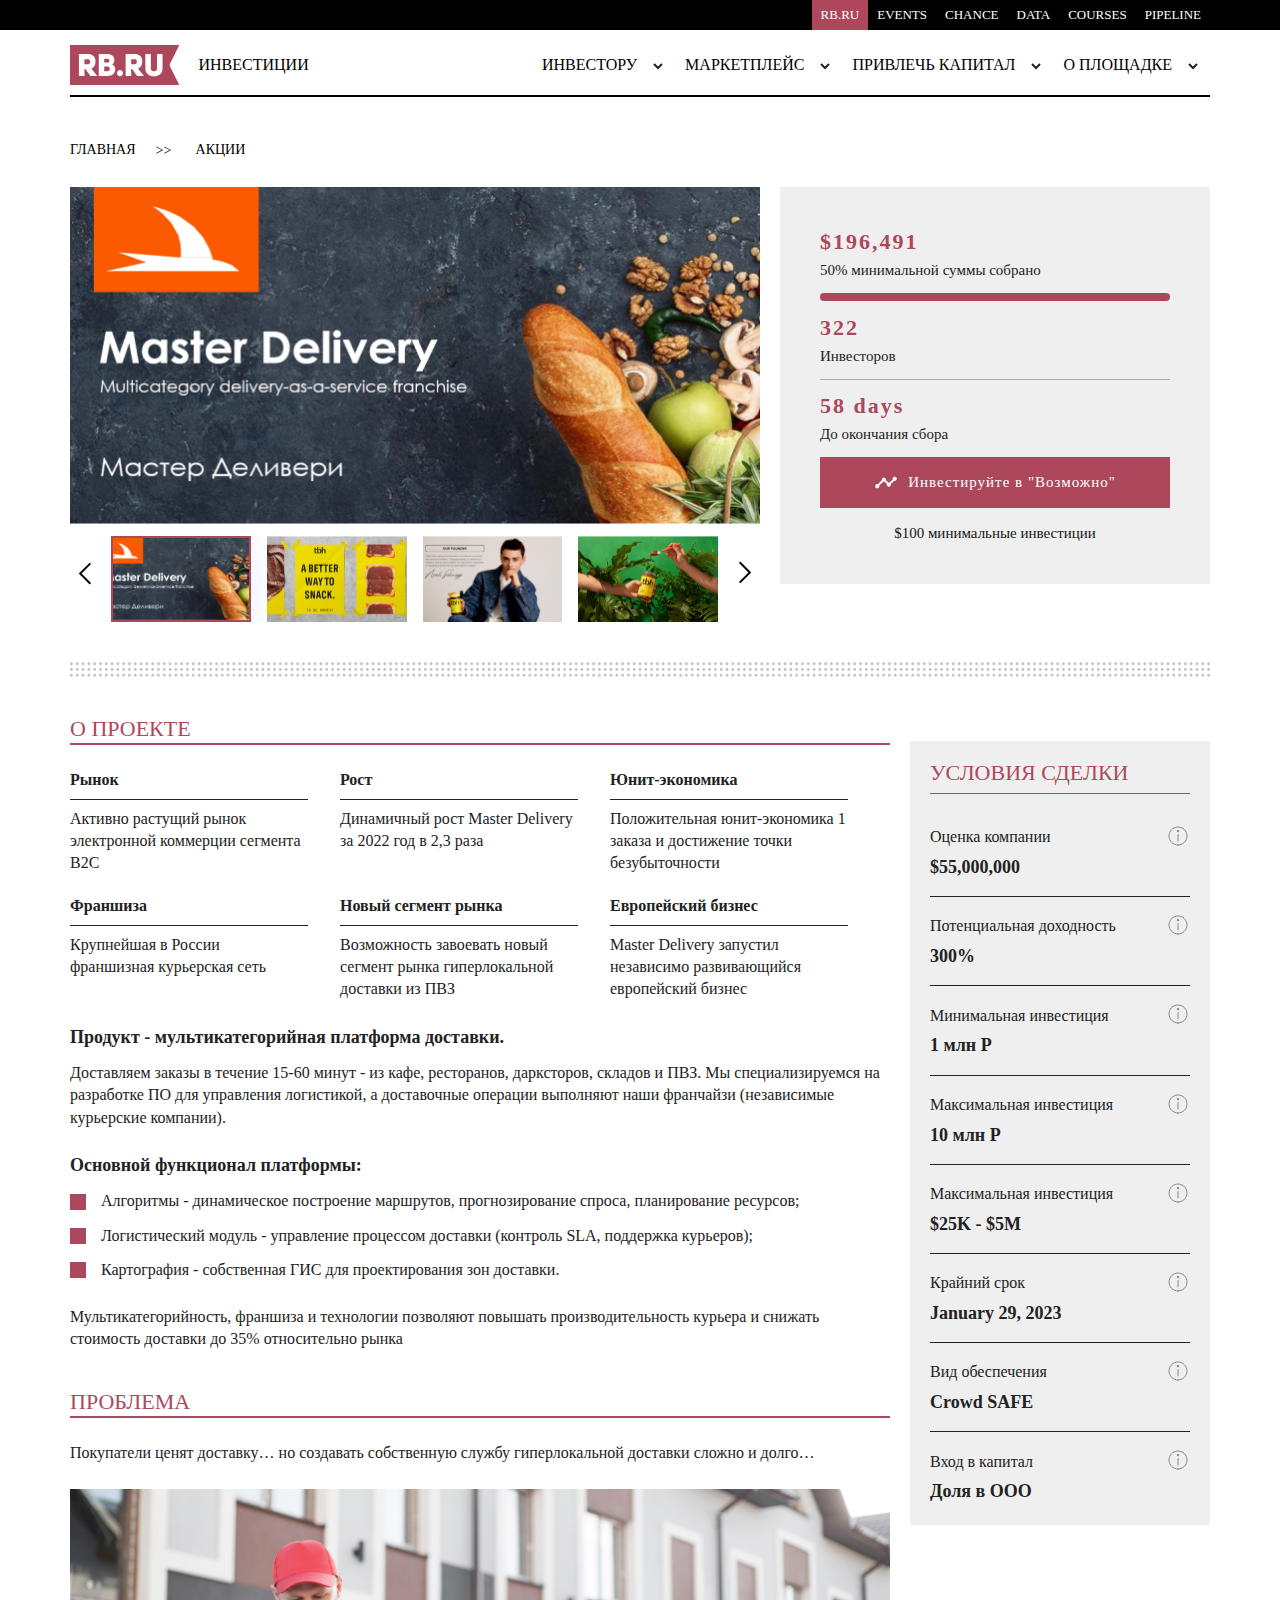
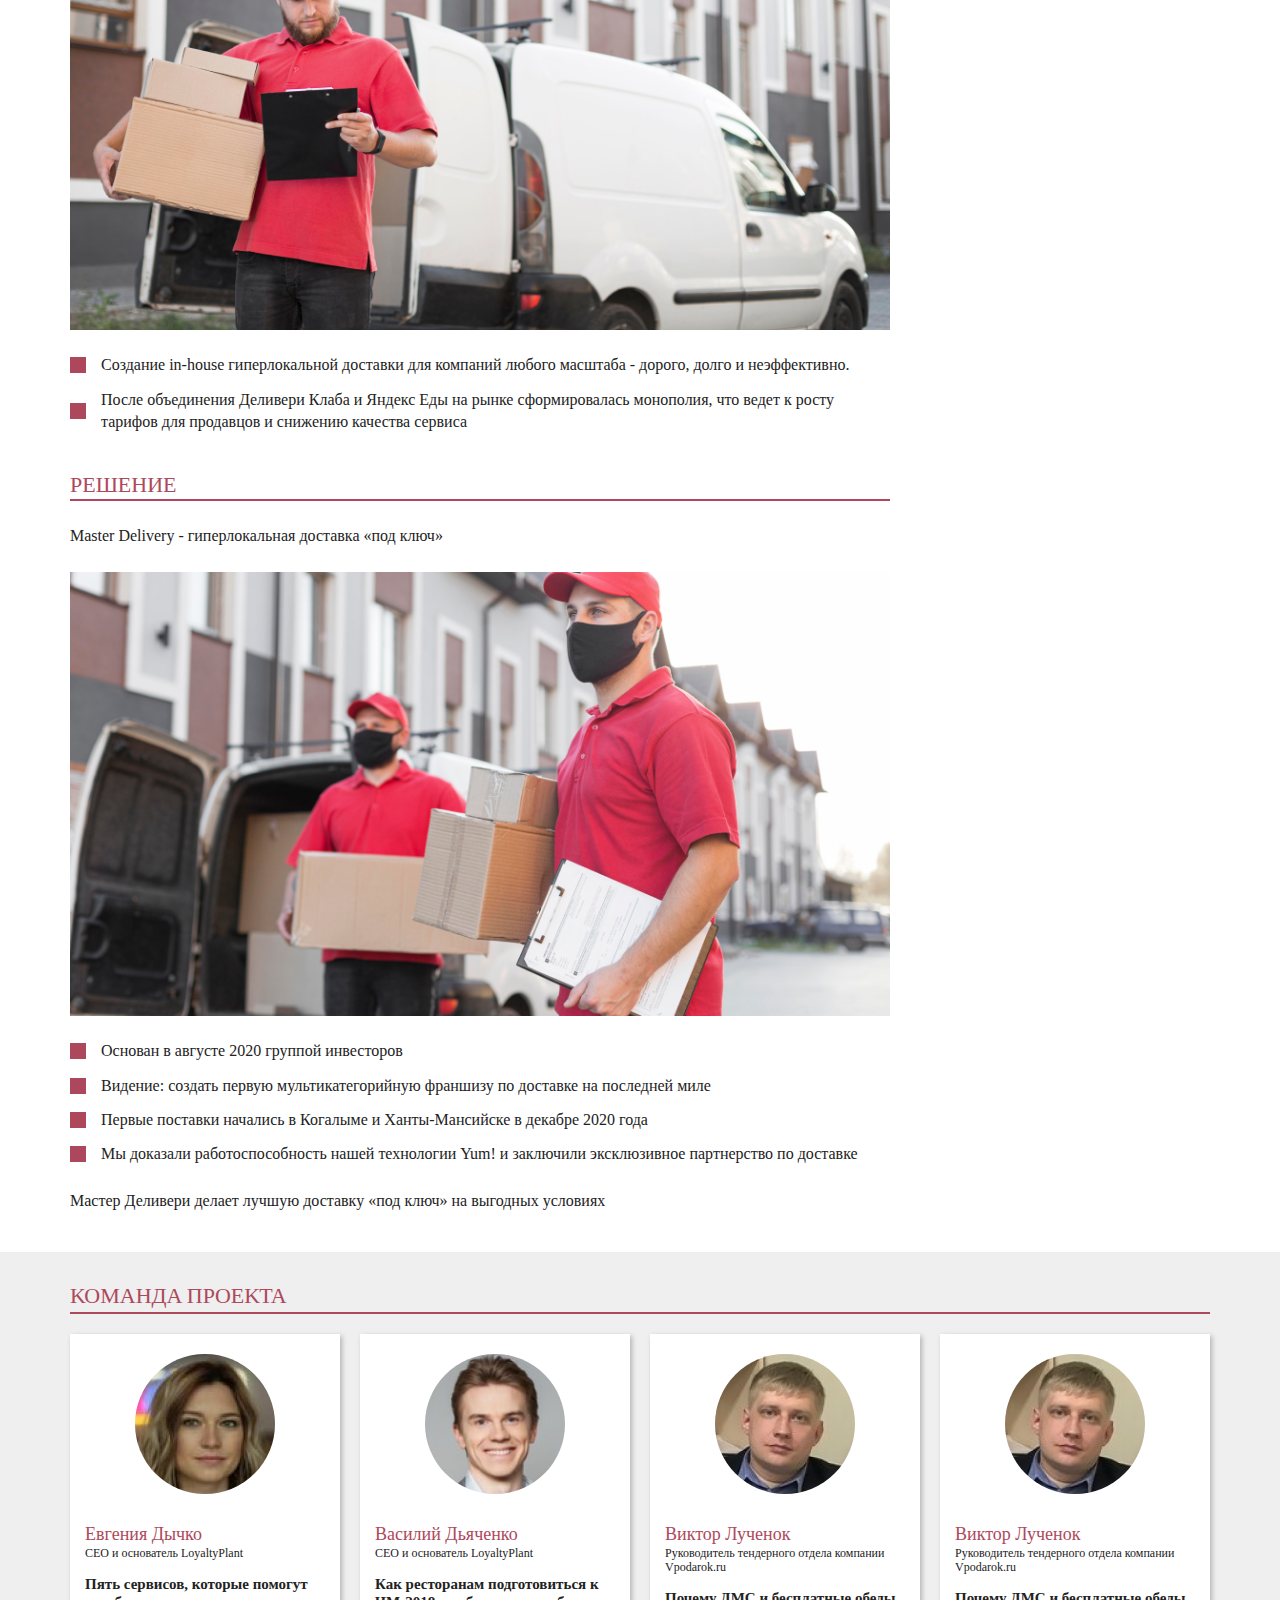
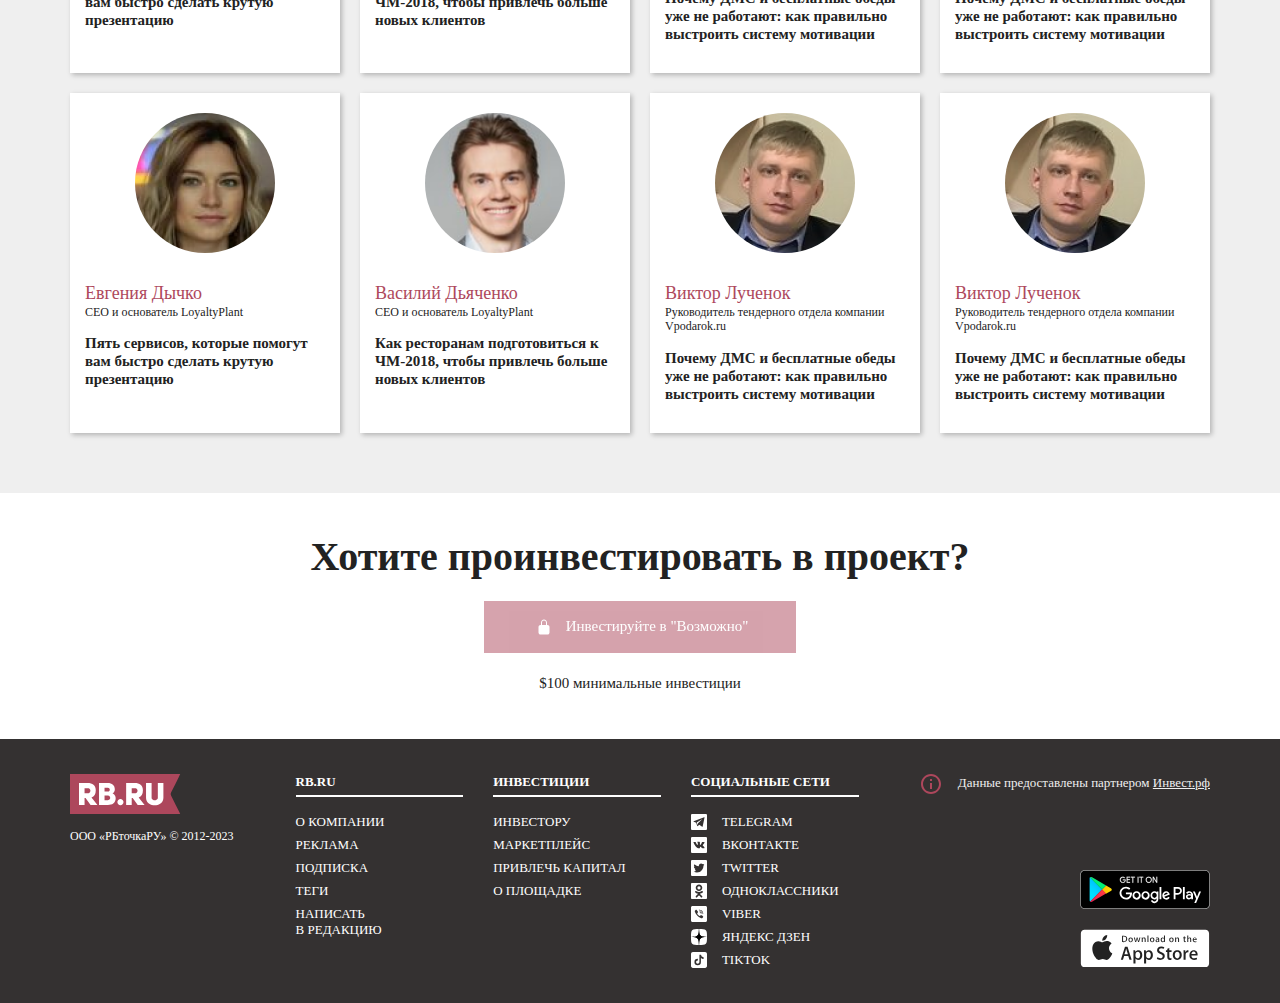
==== index.html @ f8388b82 "Add files via upload" ====
<!DOCTYPE html>
<html lang="en">
	<head>
	   <meta charset="UTF-8">
	   <meta http-equiv="X-UA-Compatible" content="IE=edge">
	   <meta name="viewport" content="width=device-width, initial-scale=1.0">
	   <meta name="format-detection" content="telephone=no">
	   <title>RB</title>
	   <link rel="stylesheet" href="css/style.css"> 
	   <script src="https://rb.ru/kursy/wp-content/cache/autoptimize/js/autoptimize_6499fec7b43bf68196ab117f230a03bf.js"></script>
	   <script src="https://code.jquery.com/jquery-3.6.0.min.js"></script>
	   <script src="js/slick.min.js"></script>
	   <script src="js/script.js"></script>
	</head>
	<body>
		<div class="wrapper">
			<header class="header">
				<div class="header__container">
					<div class="header__top">
						<ul id="menu-header_menu_list" class="header__top-list">
							<li id="menu-item-25629" class="menu-item menu-item-type-custom menu-item-object-custom menu-item-25629 active">
								<a href="https://rb.ru" class="header__top-link" data-wpel-link="external" target="_blank" rel="nofollow">RB.RU
								</a>
							</li>
							<li id="menu-item-25625" class="menu-item menu-item-type-custom menu-item-object-custom menu-item-25625">
								<a href="https://rb.events" class="header__top-link" data-wpel-link="external" target="_blank" rel="nofollow">EVENTS
								</a>
							</li>
							<li id="menu-item-25626" class="menu-item menu-item-type-custom menu-item-object-custom menu-item-25626">
								<a href="https://rb.ru/chance/" class="header__top-link" data-wpel-link="external" target="_blank" rel="nofollow">CHANCE
								</a>
							</li>
							<li id="menu-item-25627" class="menu-item menu-item-type-custom menu-item-object-custom menu-item-25627">
								<a href="https://rb.ru/deals/" class="header__top-link" data-wpel-link="external" target="_blank" rel="nofollow">DATA
								</a>
							</li>
							<li id="menu-item-25624" class="menu-item menu-item-type-custom menu-item-object-custom current-menu-item menu-item-home menu-item-25624 ">
								<a href="https://rb.ru/kursy" class="header__top-link" data-wpel-link="internal">COURSES
								</a>
							</li>
							<li id="menu-item-25628" class="menu-item menu-item-type-custom menu-item-object-custom menu-item-25628">
								<a href="https://rb.ru/pipeline/" class="header__top-link" data-wpel-link="external" target="_blank" rel="nofollow">PIPELINE
								</a>
							</li>
						</ul>
					</div>
					<div class="heading">
						<div class="logo"> 
							<a href="https://rb.ru " data-wpel-link="external" target="_blank" rel="nofollow"> 
								<img src="img/logo.svg" alt="logo" class="lazyloaded" data-ll-status="loaded">
								<noscript><img src="img/logo.svg" alt="logo"></noscript> 
							</a>
							<div class="kat">инвестиции</div>
						</div>
						<nav class="menu" id="menuBox">
							<div class="heading__button">
								<div class="heading__button-head"> 
									<button data-idmyDrop="myDropdown1" class="heading__button-head dropbtn">
										Инвестору
										 <img class="arrow lazyloaded" src="img/arrow.svg" data-ll-status="loaded">
										 <noscript><img class="arrow" src="img/arrow.svg"></noscript> 
									</button>
								</div>
								<div id="myDropdown1" class="dropdown-content">
									<div class="dropdown-content__left" id="dropdownContentL"> 
										<a href="#" class="dropdown-content__btn" data-for="dropdownContentR1"> Программирование 
											<svg class="dropdown-content__btn-icon" width="9" height="14" viewBox="0 0 9 14" xmlns="http://www.w3.org/2000/svg"> 
												<path d="M0.986084 12.355L5.9394 7L0.986084 1.645L2.51101 -1.19209e-07L9.00007 7L2.51101 14L0.986084 12.355Z"></path> 
											</svg> 
										</a> 
										<a href="#" class="dropdown-content__btn " data-for="dropdownContentR2"> Маркетинг 
											<svg class="dropdown-content__btn-icon" width="9" height="14" viewBox="0 0 9 14" xmlns="http://www.w3.org/2000/svg"> 
												<path d="M0.986084 12.355L5.9394 7L0.986084 1.645L2.51101 -1.19209e-07L9.00007 7L2.51101 14L0.986084 12.355Z"></path> 
											</svg> 
										</a> 
										<a href="#" class="dropdown-content__btn " data-for="dropdownContentR3"> Управление 
											<svg class="dropdown-content__btn-icon" width="9" height="14" viewBox="0 0 9 14" xmlns="http://www.w3.org/2000/svg"> 
												<path d="M0.986084 12.355L5.9394 7L0.986084 1.645L2.51101 -1.19209e-07L9.00007 7L2.51101 14L0.986084 12.355Z"></path> 
											</svg> 
										</a> 
									</div>
								</div>
							</div>							
							<div class="heading__button">
								<div class="heading__button-head"> 
									<button data-idmyDrop="myDropdown2" class="heading__button-head dropbtn">
										Маркетплейс
										 <img class="arrow lazyloaded" src="img/arrow.svg" data-ll-status="loaded">
										 <noscript><img class="arrow" src="img/arrow.svg"></noscript> 
									</button>
								</div>
								<div id="myDropdown2" class="dropdown-content">
									<div class="dropdown-content__left" id="dropdownContentL"> 
										<a href="#" class="dropdown-content__btn" data-for="dropdownContent2R3"> Управление 
											<svg class="dropdown-content__btn-icon" width="9" height="14" viewBox="0 0 9 14" xmlns="http://www.w3.org/2000/svg"> 
												<path d="M0.986084 12.355L5.9394 7L0.986084 1.645L2.51101 -1.19209e-07L9.00007 7L2.51101 14L0.986084 12.355Z"></path> 
											</svg> 
										</a> 
										<a href="#" class="dropdown-content__btn " data-for="dropdownContent2R4"> Дизайн 
											<svg class="dropdown-content__btn-icon" width="9" height="14" viewBox="0 0 9 14" xmlns="http://www.w3.org/2000/svg"> 
												<path d="M0.986084 12.355L5.9394 7L0.986084 1.645L2.51101 -1.19209e-07L9.00007 7L2.51101 14L0.986084 12.355Z"></path> 
											</svg>
										</a> 
									</div>
								</div>
							</div>
							<div class="heading__button">
								<div class="heading__button-head"> 
									<button data-idmyDrop="myDropdown3" class="heading__button-head dropbtn">
										Привлечь капитал
										 <img class="arrow lazyloaded" src="img/arrow.svg" data-ll-status="loaded">
										 <noscript><img class="arrow" src="img/arrow.svg"></noscript> 
									</button>
								</div>
								<div id="myDropdown3" class="dropdown-content">
									<div class="dropdown-content__left" id="dropdownContentL"> 
										<a href="#" class="dropdown-content__btn" data-for="dropdownContent3R1"> Программирование 
											<svg class="dropdown-content__btn-icon" width="9" height="14" viewBox="0 0 9 14" xmlns="http://www.w3.org/2000/svg"> 
												<path d="M0.986084 12.355L5.9394 7L0.986084 1.645L2.51101 -1.19209e-07L9.00007 7L2.51101 14L0.986084 12.355Z"></path> 
											</svg> 
										</a> 
										<a  href="#" class="dropdown-content__btn " data-for="dropdownContent3R2"> Маркетинг 
											<svg class="dropdown-content__btn-icon" width="9" height="14" viewBox="0 0 9 14" xmlns="http://www.w3.org/2000/svg"> 
												<path d="M0.986084 12.355L5.9394 7L0.986084 1.645L2.51101 -1.19209e-07L9.00007 7L2.51101 14L0.986084 12.355Z"></path> 
											</svg> 
										</a> 
									</div>
								</div>
							</div>							
							<div class="heading__button">
								<div class="heading__button-head"> 
									<button data-idmyDrop="myDropdown4" class="heading__button-head dropbtn">
										О площадке
										 <img class="arrow lazyloaded" src="img/arrow.svg" data-ll-status="loaded">
										 <noscript><img class="arrow" src="img/arrow.svg"></noscript> 
									</button>
								</div>
								<div id="myDropdown4" class="dropdown-content">
									<div class="dropdown-content__left" id="dropdownContentL"> 
										<a href="#" class="dropdown-content__btn" data-for="dropdownContent4R1"> Программирование 
											<svg class="dropdown-content__btn-icon" width="9" height="14" viewBox="0 0 9 14" xmlns="http://www.w3.org/2000/svg"> 
												<path d="M0.986084 12.355L5.9394 7L0.986084 1.645L2.51101 -1.19209e-07L9.00007 7L2.51101 14L0.986084 12.355Z"></path> 
											</svg> 
										</a> 
										<a href="#" class="dropdown-content__btn " data-for="dropdownContent4R2"> Маркетинг 
											<svg class="dropdown-content__btn-icon" width="9" height="14" viewBox="0 0 9 14" xmlns="http://www.w3.org/2000/svg"> 
												<path d="M0.986084 12.355L5.9394 7L0.986084 1.645L2.51101 -1.19209e-07L9.00007 7L2.51101 14L0.986084 12.355Z"></path> 
											</svg> 
										</a> 
										<a href="#" class="dropdown-content__btn " data-for="dropdownContent4R3"> Управление 
											<svg class="dropdown-content__btn-icon" width="9" height="14" viewBox="0 0 9 14" xmlns="http://www.w3.org/2000/svg"> 
												<path d="M0.986084 12.355L5.9394 7L0.986084 1.645L2.51101 -1.19209e-07L9.00007 7L2.51101 14L0.986084 12.355Z"></path> 
											</svg> 
										</a> 
										<a href="#" class="dropdown-content__btn " data-for="dropdownContent4R4"> Дизайн 
											<svg class="dropdown-content__btn-icon" width="9" height="14" viewBox="0 0 9 14" xmlns="http://www.w3.org/2000/svg"> 
												<path d="M0.986084 12.355L5.9394 7L0.986084 1.645L2.51101 -1.19209e-07L9.00007 7L2.51101 14L0.986084 12.355Z"></path> 
											</svg>
										</a> 
									</div>
								</div>
							</div>							
						</nav> 
						<button onclick="menuFunction()" class="hamburger-menu" id="hamburgerMenu"> <span></span> <span></span> <span></span> </button>
					</div>
				</div>
			</header>
			<main class="main">
				<div class="main__container">
					<ul class="breadcrumb__list"><span><li class="breadcrumb__list-item"><span><a href="https://rb.ru/kursy/" data-wpel-link="internal">Главная</a></span></li><li class="breadcrumb__list-item"><span class="breadcrumb_last" aria-current="page">Акции</span></li></span></ul>
					<div class="maybe__body">
						<div class="maybe__image">
							<div class="maybe__slider">
								<img src="img/deal/1.png" alt="">
								<img src="img/deal/2.png" alt="">
								<img src="img/deal/3.png" alt="">
								<img src="img/deal/4.png" alt="">
								<div class="maybe__video">
									<video src="img/video.mp4">
									</video>
									<img src="img/deal/play.svg" alt="">
								</div>
								<img src="img/deal/1.png" alt="">
								<img src="img/deal/2.png" alt="">
								<img src="img/deal/3.png" alt="">
								<img src="img/deal/4.png" alt="">
							</div>
							<div class="maybe__navwrap">	
								<img class="hide" src="img/deal/arrow.svg" alt="">						
								<div class="maybe__navslider">
									<img class="current" src="img/deal/1.png" alt="">
									<img src="img/deal/2.png" alt="">
									<img src="img/deal/3.png" alt="">
									<img src="img/deal/4.png" alt="">
									<img src="img/deal/5.png" alt="">
									<img src="img/deal/1.png" alt="">
									<img src="img/deal/2.png" alt="">
									<img src="img/deal/3.png" alt="">
									<img src="img/deal/4.png" alt="">	

								</div>
								<img src="img/deal/arrow.svg" alt="">			
							</div>
						</div>
						<div class="maybe__right">
							<div class="maybe__overtitle">
								$196,491
							</div>
							<span>
								50% минимальной суммы собрано
							</span>
							<div class="maybe__progress">
								<span style="width:100%"></span>
							</div>
							<div class="maybe__overtitle">
								322
							</div>
							<span class="maybe__span-withborder">
								Инвесторов
							</span>
							<div class="maybe__overtitle">
								58 days
							</div>
							<span>
								До окончания сбора
							</span>
							<form class="maybe__bottom">
								<button>
									<img src="img/deal/analytic.svg" alt="">
									Инвестируйте в "Возможно"
								</button>
								<span>
									$100 минимальные инвестиции
								</span>
							</form>

						</div>
					</div>				


				</div>
			</main>
			<div class="divide">
				<div class="divide__container">
					<img src="img/divide.svg" alt="">
				</div>
			</div>
			<div class="project">
				<div class="project__container">
					<div class="project__body">
						<div class="project__block">
							<div class="project__title">
								О проекте
							</div>
							<div class="project__cards">
								<div class="project__card">
									<b>Рынок</b>
									<span></span>
									<p>
										Активно растущий рынок электронной коммерции сегмента B2C
									</p>
								</div>
								<div class="project__card">
									<b>Рост</b>
									<span></span>
									<p>
										Динамичный рост Master Delivery за 2022 год в 2,3 раза
									</p>
								</div>
								<div class="project__card">
									<b>Юнит-экономика</b>
									<span></span>
									<p>
										Положительная юнит-экономика 1 заказа и достижение точки безубыточности
									</p>
								</div>
								<div class="project__card">
									<b>Франшиза</b>
									<span></span>
									<p>
										Крупнейшая в России франшизная курьерская сеть
									</p>
								</div>
								<div class="project__card">
									<b>Новый сегмент рынка</b>
									<span></span>
									<p>
										Возможность завоевать новый сегмент рынка гиперлокальной доставки из ПВЗ
									</p>
								</div>
								<div class="project__card">
									<b>Европейский бизнес</b>
									<span></span>
									<p>
										Master Delivery запустил независимо развивающийся европейский бизнес
									</p>
								</div>
							</div>
							<div class="project__item">
								<b>
									Продукт - мультикатегорийная платформа доставки.
								</b>
								<span>
									Доставляем заказы в течение 15-60 минут - из кафе, ресторанов, дарксторов, складов и ПВЗ. Мы специализируемся на разработке ПО для управления логистикой, а доставочные операции выполняют наши франчайзи (независимые курьерские компании).
								</span>
							</div>
							<div class="project__item">
								<b>Основной функционал платформы:</b>
								<div class="project__items">
									<p>
										Алгоритмы - динамическое построение маршрутов, прогнозирование спроса, планирование ресурсов;
									</p>
									<p>
										Логистический модуль - управление процессом доставки (контроль SLA, поддержка курьеров);
									</p>
									<p>
										Картография - собственная ГИС для проектирования зон доставки.
									</p>
								</div>
							</div>
							<div class="project__item">
								<span>
									Мультикатегорийность, франшиза и технологии позволяют повышать производительность курьера и снижать стоимость доставки до 35% относительно рынка
								</span>
							</div>
						</div>
						<div class="project__block">
							<div class="project__title">
								ПРОБЛЕМА
							</div>
							<div class="project__item">
								<span>
									Покупатели ценят доставку… но создавать собственную службу гиперлокальной доставки сложно и долго…
								</span>
							</div>
							<div class="project__image">
								<img src="img/project/1.png" alt="">
							</div>
							<div class="project__items">
								<p>
									Создание in-house гиперлокальной доставки для компаний любого масштаба - дорого, долго и неэффективно.
								</p>
								<p>
									После объединения Деливери Клаба и Яндекс Еды на рынке сформировалась монополия, что ведет к росту тарифов для продавцов и снижению качества сервиса
								</p>
							</div>
						</div>
						<div class="project__block">
							<div class="project__title">
								РЕШЕНИЕ
							</div>
							<div class="project__item">
								<span>
									Master Delivery - гиперлокальная доставка «под ключ»
								</span>
							</div>
							<div class="project__image">
								<img src="img/project/2.png" alt="">
							</div>
							<div class="project__items">
								<p>
									Основан в августе 2020 группой инвесторов
								</p>
								<p>
									Видение: создать первую мультикатегорийную франшизу по доставке на последней миле
								</p>
								<p>
									Первые поставки начались в Когалыме и Ханты-Мансийске в декабре 2020 года
								</p>
								<p>
									Мы доказали работоспособность нашей технологии Yum! и заключили эксклюзивное партнерство по доставке
								</p>
							</div>
							<div class="project__item">
								<span>
									Мастер Деливери делает лучшую доставку «под ключ» на выгодных условиях
								</span>
							</div>
						</div>
					</div>
					<div class="project__aside">
						<div class="project__title">
							Условия сделки
						</div>
						<div class="project__aside-item">
							<div class="project__aside-top">
								<span>
									Оценка компании 
								</span>
								<p>
									<svg width="24" height="24" viewBox="0 0 24 24" fill="none" xmlns="http://www.w3.org/2000/svg">
										<g opacity="0.5">
										<path d="M12 21C16.9706 21 21 16.9706 21 12C21 7.02944 16.9706 3 12 3C7.02944 3 3 7.02944 3 12C3 16.9706 7.02944 21 12 21Z" stroke="#222222" stroke-linecap="round" stroke-linejoin="round"/>
										<path d="M12 10.5021H12V16.8119" stroke="#222222" stroke-miterlimit="10" stroke-linecap="square"/>
										<path d="M12.002 8.30095C11.7699 8.30095 11.5429 8.2321 11.3498 8.10311C11.1568 7.97412 11.0063 7.79078 10.9175 7.57628C10.8286 7.36177 10.8054 7.12574 10.8507 6.89802C10.896 6.6703 11.0078 6.46113 11.172 6.29696C11.3361 6.13278 11.5453 6.02098 11.773 5.97568C12.0007 5.93039 12.2368 5.95363 12.4513 6.04248C12.6658 6.13134 12.8491 6.2818 12.9781 6.47485C13.1071 6.6679 13.176 6.89486 13.176 7.12704C13.176 7.43838 13.0523 7.73697 12.8321 7.95712C12.612 8.17727 12.3134 8.30095 12.002 8.30095Z" fill="#222222"/>
										</g>
									</svg>
									<span>
										Lorem ipsum dolor sit amet consectetur adipisicing, elit. 
									</span>
								</p>
							</div>
							<span>$55,000,000</span>
						</div>
						<div class="project__aside-item">
							<div class="project__aside-top">
								<span>
									Потенциальная доходность
								</span>
								<p>
									<svg width="24" height="24" viewBox="0 0 24 24" fill="none" xmlns="http://www.w3.org/2000/svg">
										<g opacity="0.5">
										<path d="M12 21C16.9706 21 21 16.9706 21 12C21 7.02944 16.9706 3 12 3C7.02944 3 3 7.02944 3 12C3 16.9706 7.02944 21 12 21Z" stroke="#222222" stroke-linecap="round" stroke-linejoin="round"/>
										<path d="M12 10.5021H12V16.8119" stroke="#222222" stroke-miterlimit="10" stroke-linecap="square"/>
										<path d="M12.002 8.30095C11.7699 8.30095 11.5429 8.2321 11.3498 8.10311C11.1568 7.97412 11.0063 7.79078 10.9175 7.57628C10.8286 7.36177 10.8054 7.12574 10.8507 6.89802C10.896 6.6703 11.0078 6.46113 11.172 6.29696C11.3361 6.13278 11.5453 6.02098 11.773 5.97568C12.0007 5.93039 12.2368 5.95363 12.4513 6.04248C12.6658 6.13134 12.8491 6.2818 12.9781 6.47485C13.1071 6.6679 13.176 6.89486 13.176 7.12704C13.176 7.43838 13.0523 7.73697 12.8321 7.95712C12.612 8.17727 12.3134 8.30095 12.002 8.30095Z" fill="#222222"/>
										</g>
									</svg>
									<span>
										Lorem ipsum dolor sit amet consectetur adipisicing elit. 
									</span>
								</p>
							</div>
							<span>300%</span>
						</div>
						<div class="project__aside-item">
							<div class="project__aside-top">
								<span>
									Минимальная инвестиция 
								</span>
								<p>
									<svg width="24" height="24" viewBox="0 0 24 24" fill="none" xmlns="http://www.w3.org/2000/svg">
										<g opacity="0.5">
										<path d="M12 21C16.9706 21 21 16.9706 21 12C21 7.02944 16.9706 3 12 3C7.02944 3 3 7.02944 3 12C3 16.9706 7.02944 21 12 21Z" stroke="#222222" stroke-linecap="round" stroke-linejoin="round"/>
										<path d="M12 10.5021H12V16.8119" stroke="#222222" stroke-miterlimit="10" stroke-linecap="square"/>
										<path d="M12.002 8.30095C11.7699 8.30095 11.5429 8.2321 11.3498 8.10311C11.1568 7.97412 11.0063 7.79078 10.9175 7.57628C10.8286 7.36177 10.8054 7.12574 10.8507 6.89802C10.896 6.6703 11.0078 6.46113 11.172 6.29696C11.3361 6.13278 11.5453 6.02098 11.773 5.97568C12.0007 5.93039 12.2368 5.95363 12.4513 6.04248C12.6658 6.13134 12.8491 6.2818 12.9781 6.47485C13.1071 6.6679 13.176 6.89486 13.176 7.12704C13.176 7.43838 13.0523 7.73697 12.8321 7.95712C12.612 8.17727 12.3134 8.30095 12.002 8.30095Z" fill="#222222"/>
										</g>
									</svg>
									<span>
										Lorem ipsum dolor sit amet consectetur adipisicing, elit. 
									</span>
								</p>
							</div>
							<span>1 млн Р</span>
						</div>
						<div class="project__aside-item">
							<div class="project__aside-top">
								<span>
									Максимальная инвестиция
								</span>
								<p>
									<svg width="24" height="24" viewBox="0 0 24 24" fill="none" xmlns="http://www.w3.org/2000/svg">
										<g opacity="0.5">
										<path d="M12 21C16.9706 21 21 16.9706 21 12C21 7.02944 16.9706 3 12 3C7.02944 3 3 7.02944 3 12C3 16.9706 7.02944 21 12 21Z" stroke="#222222" stroke-linecap="round" stroke-linejoin="round"/>
										<path d="M12 10.5021H12V16.8119" stroke="#222222" stroke-miterlimit="10" stroke-linecap="square"/>
										<path d="M12.002 8.30095C11.7699 8.30095 11.5429 8.2321 11.3498 8.10311C11.1568 7.97412 11.0063 7.79078 10.9175 7.57628C10.8286 7.36177 10.8054 7.12574 10.8507 6.89802C10.896 6.6703 11.0078 6.46113 11.172 6.29696C11.3361 6.13278 11.5453 6.02098 11.773 5.97568C12.0007 5.93039 12.2368 5.95363 12.4513 6.04248C12.6658 6.13134 12.8491 6.2818 12.9781 6.47485C13.1071 6.6679 13.176 6.89486 13.176 7.12704C13.176 7.43838 13.0523 7.73697 12.8321 7.95712C12.612 8.17727 12.3134 8.30095 12.002 8.30095Z" fill="#222222"/>
										</g>
									</svg>
									<span>
										Lorem ipsum dolor sit amet consectetur adipisicing elit. 
									</span>
								</p>
							</div>
							<span>10 млн Р</span>
						</div>
						<div class="project__aside-item">
							<div class="project__aside-top">
								<span>
									Максимальная инвестиция
								</span>
								<p>
									<svg width="24" height="24" viewBox="0 0 24 24" fill="none" xmlns="http://www.w3.org/2000/svg">
										<g opacity="0.5">
										<path d="M12 21C16.9706 21 21 16.9706 21 12C21 7.02944 16.9706 3 12 3C7.02944 3 3 7.02944 3 12C3 16.9706 7.02944 21 12 21Z" stroke="#222222" stroke-linecap="round" stroke-linejoin="round"/>
										<path d="M12 10.5021H12V16.8119" stroke="#222222" stroke-miterlimit="10" stroke-linecap="square"/>
										<path d="M12.002 8.30095C11.7699 8.30095 11.5429 8.2321 11.3498 8.10311C11.1568 7.97412 11.0063 7.79078 10.9175 7.57628C10.8286 7.36177 10.8054 7.12574 10.8507 6.89802C10.896 6.6703 11.0078 6.46113 11.172 6.29696C11.3361 6.13278 11.5453 6.02098 11.773 5.97568C12.0007 5.93039 12.2368 5.95363 12.4513 6.04248C12.6658 6.13134 12.8491 6.2818 12.9781 6.47485C13.1071 6.6679 13.176 6.89486 13.176 7.12704C13.176 7.43838 13.0523 7.73697 12.8321 7.95712C12.612 8.17727 12.3134 8.30095 12.002 8.30095Z" fill="#222222"/>
										</g>
									</svg>
									<span>
										Lorem ipsum dolor sit amet consectetur adipisicing, elit. 
									</span>
								</p>
							</div>
							<span>$25K - $5M</span>
						</div>
						<div class="project__aside-item">
							<div class="project__aside-top">
								<span>
									Крайний срок
								</span>
								<p>
									<svg width="24" height="24" viewBox="0 0 24 24" fill="none" xmlns="http://www.w3.org/2000/svg">
										<g opacity="0.5">
										<path d="M12 21C16.9706 21 21 16.9706 21 12C21 7.02944 16.9706 3 12 3C7.02944 3 3 7.02944 3 12C3 16.9706 7.02944 21 12 21Z" stroke="#222222" stroke-linecap="round" stroke-linejoin="round"/>
										<path d="M12 10.5021H12V16.8119" stroke="#222222" stroke-miterlimit="10" stroke-linecap="square"/>
										<path d="M12.002 8.30095C11.7699 8.30095 11.5429 8.2321 11.3498 8.10311C11.1568 7.97412 11.0063 7.79078 10.9175 7.57628C10.8286 7.36177 10.8054 7.12574 10.8507 6.89802C10.896 6.6703 11.0078 6.46113 11.172 6.29696C11.3361 6.13278 11.5453 6.02098 11.773 5.97568C12.0007 5.93039 12.2368 5.95363 12.4513 6.04248C12.6658 6.13134 12.8491 6.2818 12.9781 6.47485C13.1071 6.6679 13.176 6.89486 13.176 7.12704C13.176 7.43838 13.0523 7.73697 12.8321 7.95712C12.612 8.17727 12.3134 8.30095 12.002 8.30095Z" fill="#222222"/>
										</g>
									</svg>
									<span>
										Lorem ipsum dolor sit amet consectetur adipisicing elit. 
									</span>
								</p>
							</div>
							<span>January 29, 2023</span>
						</div>
						<div class="project__aside-item">
							<div class="project__aside-top">
								<span>
									Вид обеспечения
								</span>
								<p>
									<svg width="24" height="24" viewBox="0 0 24 24" fill="none" xmlns="http://www.w3.org/2000/svg">
										<g opacity="0.5">
										<path d="M12 21C16.9706 21 21 16.9706 21 12C21 7.02944 16.9706 3 12 3C7.02944 3 3 7.02944 3 12C3 16.9706 7.02944 21 12 21Z" stroke="#222222" stroke-linecap="round" stroke-linejoin="round"/>
										<path d="M12 10.5021H12V16.8119" stroke="#222222" stroke-miterlimit="10" stroke-linecap="square"/>
										<path d="M12.002 8.30095C11.7699 8.30095 11.5429 8.2321 11.3498 8.10311C11.1568 7.97412 11.0063 7.79078 10.9175 7.57628C10.8286 7.36177 10.8054 7.12574 10.8507 6.89802C10.896 6.6703 11.0078 6.46113 11.172 6.29696C11.3361 6.13278 11.5453 6.02098 11.773 5.97568C12.0007 5.93039 12.2368 5.95363 12.4513 6.04248C12.6658 6.13134 12.8491 6.2818 12.9781 6.47485C13.1071 6.6679 13.176 6.89486 13.176 7.12704C13.176 7.43838 13.0523 7.73697 12.8321 7.95712C12.612 8.17727 12.3134 8.30095 12.002 8.30095Z" fill="#222222"/>
										</g>
									</svg>
									<span>
										Lorem ipsum dolor sit amet consectetur adipisicing elit. 
									</span>
								</p>
							</div>
							<span>Crowd SAFE</span>
						</div>
						<div class="project__aside-item">
							<div class="project__aside-top">
								<span>
									Вход в капитал
								</span>
								<p>
									<svg width="24" height="24" viewBox="0 0 24 24" fill="none" xmlns="http://www.w3.org/2000/svg">
										<g opacity="0.5">
										<path d="M12 21C16.9706 21 21 16.9706 21 12C21 7.02944 16.9706 3 12 3C7.02944 3 3 7.02944 3 12C3 16.9706 7.02944 21 12 21Z" stroke="#222222" stroke-linecap="round" stroke-linejoin="round"/>
										<path d="M12 10.5021H12V16.8119" stroke="#222222" stroke-miterlimit="10" stroke-linecap="square"/>
										<path d="M12.002 8.30095C11.7699 8.30095 11.5429 8.2321 11.3498 8.10311C11.1568 7.97412 11.0063 7.79078 10.9175 7.57628C10.8286 7.36177 10.8054 7.12574 10.8507 6.89802C10.896 6.6703 11.0078 6.46113 11.172 6.29696C11.3361 6.13278 11.5453 6.02098 11.773 5.97568C12.0007 5.93039 12.2368 5.95363 12.4513 6.04248C12.6658 6.13134 12.8491 6.2818 12.9781 6.47485C13.1071 6.6679 13.176 6.89486 13.176 7.12704C13.176 7.43838 13.0523 7.73697 12.8321 7.95712C12.612 8.17727 12.3134 8.30095 12.002 8.30095Z" fill="#222222"/>
										</g>
									</svg>
									<span>
										Lorem ipsum dolor sit amet consectetur adipisicing elit. 
									</span>
								</p>
							</div>
							<span>Доля в ООО</span>
						</div>
					</div>
				</div>
			</div>
			<div class="team">
				<div class="team__container">
					<div class="team__title">
						ΚΟΜΑΗДΑ ΠΡΟΕΚΤΑ
					</div>
					<div class="team__cards">
						<div class="team__card">
							<div class="team__image">
								<img src="img/team/1.png" alt="">
							</div>
							<p>Евгения Дычко</p>
							<span>СЕО и основатель LoyaltyPlant</span>
							<b>Пять сервисов, которые помогут вам быстро сделать крутую презентацию</b>
						</div>
						<div class="team__card">
							<div class="team__image">
								<img src="img/team/2.png" alt="">
							</div>
							<p>Василий Дьяченко</p>
							<span>СЕО и основатель LoyaltyPlant</span>
							<b>Как ресторанам подготовиться к ЧМ-2018, чтобы привлечь больше новых клиентов</b>
						</div>
						<div class="team__card">
							<div class="team__image">
								<img src="img/team/3.png" alt="">
							</div>
							<p>Виктор Лученок</p>
							<span>Руководитель тендерного отдела компании Vpodarok.ru</span>
							<b>Почему ДМС и бесплатные обеды уже не работают: как правильно выстроить систему мотивации</b>
						</div>
						<div class="team__card">
							<div class="team__image">
								<img src="img/team/3.png" alt="">
							</div>
							<p>Виктор Лученок</p>
							<span>Руководитель тендерного отдела компании Vpodarok.ru</span>
							<b>Почему ДМС и бесплатные обеды уже не работают: как правильно выстроить систему мотивации</b>
						</div>
						<div class="team__card">
							<div class="team__image">
								<img src="img/team/1.png" alt="">
							</div>
							<p>Евгения Дычко</p>
							<span>СЕО и основатель LoyaltyPlant</span>
							<b>Пять сервисов, которые помогут вам быстро сделать крутую презентацию</b>
						</div>
						<div class="team__card">
							<div class="team__image">
								<img src="img/team/2.png" alt="">
							</div>
							<p>Василий Дьяченко</p>
							<span>СЕО и основатель LoyaltyPlant</span>
							<b>Как ресторанам подготовиться к ЧМ-2018, чтобы привлечь больше новых клиентов</b>
						</div>
						<div class="team__card">
							<div class="team__image">
								<img src="img/team/3.png" alt="">
							</div>
							<p>Виктор Лученок</p>
							<span>Руководитель тендерного отдела компании Vpodarok.ru</span>
							<b>Почему ДМС и бесплатные обеды уже не работают: как правильно выстроить систему мотивации</b>
						</div>
						<div class="team__card">
							<div class="team__image">
								<img src="img/team/3.png" alt="">
							</div>
							<p>Виктор Лученок</p>
							<span>Руководитель тендерного отдела компании Vpodarok.ru</span>
							<b>Почему ДМС и бесплатные обеды уже не работают: как правильно выстроить систему мотивации</b>
						</div>						
					</div>
					<a href="#" class="team__more">
						Увидеть больше
					</a>
				</div>
			</div>
			<div class="investtoproject">
				<div class="investtoproject__container">
					<div class="investtoproject__title">
						Хотите проинвестировать в проект?
					</div>
					<a href="#" class="investtoproject__button disabled">
						<img src="img/investtoproject/lock.svg" alt="">
						Инвестируйте в "Возможно"
					</a>
					<div class="investtoproject__text">
						$100 минимальные инвестиции
					</div>
				</div>
			</div>
			<div class="footer">
				<div class="footer__container">
					<div class="footer__left">
						<a href="#">
							<img src="img/logo.svg" alt="">
						</a>
						<span>
							ООО «РБточкаРУ» © 2012-2023
						</span>
					</div>
					<div class="footer__lists">
						<ul class="footer__list">
							<b class="footer__top">
								RB.RU
							</b>
							<li>
								<a href="#">О компании</a>
								
							</li>
							<li>
								<a href="#">реклама</a>
							</li>
							<li>
								<a href="#">подписка</a>
							</li>
							<li>
								<a href="#">теги</a>
							</li>
							<li>
								<a href="#">Написать <br>в редакцию</a>
							</li>
						</ul>
						<ul class="footer__list">
							<b class="footer__top">
								Инвестиции
							</b>
							<li>
								<a href="#">Инвестору</a>
							</li>
							<li>
								<a href="#">Маркетплейс</a>
							</li>
							<li>
								<a href="#">Привлечь капитал</a>
							</li>
							<li>
								<a href="#">О площадке</a>
							</li>
						</ul>
						<ul class="footer__list footer__list-socials">
							<b class="footer__top">
								СОЦИАЛЬНЫЕ СЕТИ
							</b>
							<li>
								<a href="https://t.me/rb_ru/"><img src="img/footer/telegram.svg" alt=""><span>Telegram</span></a>
							</li>
							<li>
								<a href="https://vk.com/rb_ru"><img src="img/footer/vk.svg" alt=""><span>Вконтакте</span></a>
							</li>
							<li>
								<a href="https://twitter.com/rb_ru"><img src="img/footer/twitter.svg" alt=""><span>Twitter</span></a>
							</li>
							<li>
								<a href="https://ok.ru/rb"><img src="img/footer/ok.svg" alt=""><span>Одноклассники</span></a>
							</li>

							<li>
								<a href="https://invite.viber.com/?g2=AQAYgXvFxaV5nUvKD0zQIZQJTbzeUuO4C%2B3smOWZa2CjFHQ%2BllsJ%2F5Q8bvXQA9to"><img src="img/footer/viber-icon.svg" alt=""><span>Viber</span></a>
							</li>
							<li>
								<a href="https://zen.yandex.ru/rb.ru"><img src="img/footer/zen-icon.svg" alt=""><span>Яндекс Дзен</span></a>
							</li>	
							<li>
								<a href="https://www.tiktok.com/@rb_ru"><img src="img/footer/tiktok-icon.svg" alt=""><span>tiktok</span></a>
							</li>									
						</ul>
					</div>
					<div class="footer__right">
						<div class="footer__data">
							<img src="img/footer/ps.svg" alt="">
							<span>Данные предоставлены партнером <a href="#">Инвест.рф</a></span>
						</div>
						<div class="footer__links">
							<a href="#">
								<img src="img/footer/google-play.svg" alt="">
							</a>
							<a href="#"><img src="img/footer/appstore.svg" alt=""></a>
						</div>

					</div>
				</div>
			</div>

		</div>
	</body>
</html>
---- css/style.css ----
* {
  padding: 0;
  margin: 0;
  border: 0;
}

*, *:before, *:after {
  -webkit-box-sizing: border-box;
  box-sizing: border-box;
}

:focus, :active {
  outline: none;
}

a:focus, a:active {
  outline: none;
}

nav, footer, header, aside {
  display: block;
}

html, body {
  height: 100%;
  width: 100%;
  font-size: 100%;
  line-height: 1;
  font-size: 14px;
  -ms-text-size-adjust: 100%;
  -moz-text-size-adjust: 100%;
  -webkit-text-size-adjust: 100%;
}

input, button, textarea {
  font-family: inherit;
}

input::-ms-clear {
  display: none;
}

button {
  cursor: pointer;
}

button::-moz-focus-inner {
  padding: 0;
  border: 0;
}

a, a:visited {
  text-decoration: none;
}

a:hover {
  text-decoration: none;
}

ul li {
  list-style: none;
}

img {
  vertical-align: top;
}

h1, h2, h3, h4, h5, h6 {
  font-size: inherit;
  font-weight: 400;
}

input::-webkit-outer-spin-button,
input::-webkit-inner-spin-button {
  -webkit-appearance: none;
  margin: 0;
}

input[type=number] {
  -moz-appearance: textfield;
}
a {
  color: inherit;
}
body {
  overflow-x: hidden;
}

@font-face {
  font-family: "Inter";
  src: url(https://rb.ru/kursy/wp-content/themes/rbcourses/fonts/Inter-Regular.woff2) format("woff2"),url(https://rb.ru/kursy/wp-content/themes/rbcourses/fonts/Inter-Regular.woff) format("woff"),url(https://rb.ru/kursy/wp-content/themes/rbcourses/fonts/Inter-Regular.eot) format("eot"),url(https://rb.ru/kursy/wp-content/themes/rbcourses/fonts/Inter-Regular.ttf) format("ttf");
  font-style: normal;
  font-weight: 400;
  font-display: swap
}

@font-face {
  font-family: "Inter";
  src: url(https://rb.ru/kursy/wp-content/themes/rbcourses/fonts/Inter-Bold.woff2) format("woff2"),url(https://rb.ru/kursy/wp-content/themes/rbcourses/fonts/Inter-Bold.woff) format("woff"),url(https://rb.ru/kursy/wp-content/themes/rbcourses/fonts/Inter-Bold.eot) format("eot"),url(https://rb.ru/kursy/wp-content/themes/rbcourses/fonts/Inter-Bold.ttf) format("ttf");
  font-style: normal;
  font-weight: 700;
  font-display: swap
}

@font-face {
  font-family: "Inter";
  src: url(https://rb.ru/kursy/wp-content/themes/rbcourses/fonts/Inter-SemiBold.woff2) format("woff2"),url(https://rb.ru/kursy/wp-content/themes/rbcourses/fonts/Inter-SemiBold.woff) format("woff"),url(https://rb.ru/kursy/wp-content/themes/rbcourses/fonts/Inter-SemiBold.eot) format("eot"),url(https://rb.ru/kursy/wp-content/themes/rbcourses/fonts/Inter-SemiBold.ttf) format("ttf");
  font-style: normal;
  font-weight: 600;
  font-display: swap
}

@font-face {
  font-family: "Montserrat";
  src: url(https://rb.ru/kursy/wp-content/themes/rbcourses/fonts/Montserrat-Regular.woff) format("woff"),url(/https://rb.rukursy/wp-content/themes/rbcourses/fonts/Montserrat-Regular.eot) format("eot"),url(https://rb.ru/kursy/kursy/wp-content/themes/rbcourses/fonts/Montserrat-Regular.ttf) format("ttf");
  font-style: normal;
  font-weight: 400;
  font-display: swap
}

@font-face {
  font-family: "Montserrat";
  src: url(https://rb.ru/kursy/wp-content/themes/rbcourses/fonts/Montserrat-Medium.woff) format("woff"),url(https://rb.ru/kursy/wp-content/themes/rbcourses/fonts/Montserrat-Medium.eot) format("eot"),url(https://rb.ru/kursy/wp-content/themes/rbcourses/fonts/Montserrat-Medium.ttf) format("ttf");
  font-style: normal;
  font-weight: 500;
  font-display: swap
}

@font-face {
  font-family: "Montserrat";
  src: url(https://rb.ru/kursy/wp-content/themes/rbcourses/fonts/Montserrat-SemiBold.woff) format("woff"),url(https://rb.ru/kursy/wp-content/themes/rbcourses/fonts/Montserrat-SemiBold.eot) format("eot"),url(https://rb.ru/kursy/wp-content/themes/rbcourses/fonts/Montserrat-SemiBold.ttf) format("ttf");
  font-style: normal;
  font-weight: 600;
  font-display: swap
}

@font-face {
  font-family: "Montserrat";
  src: url(https://rb.ru/kursy/wp-content/themes/rbcourses/fonts/Montserrat-Bold.woff) format("woff"),url(https://rb.ru/kursy/wp-content/themes/rbcourses/fonts/Montserrat-Bold.eot) format("eot"),url(https://rb.ru/kursy/wp-content/themes/rbcourses/fonts/Montserrat-Bold.ttf) format("ttf");
  font-style: normal;
  font-weight: 700;
  font-display: swap
}
.wrapper {
  font-family: "Montserrat", serif;
  font-weight: 400;
  background: #FFFFFF;
  color: #222222;
  overflow: hidden;
}

[class*=__container] {
  max-width: 1180px;
  margin: 0 auto;
  padding: 0 20px;
}


button{background-color:transparent;border:none;padding:0;cursor:pointer}ul{list-style:none}a{text-decoration:none;color:inherit;-webkit-transition:border-bottom-color .3s,opacity .3s;-o-transition:border-bottom-color .3s,opacity .3s;transition:border-bottom-color .3s,opacity .3s}a:focus,a:hover,button:focus,button:hover,input[type=submit]:hover{opacity:.7;text-decoration:none}img{max-width:100%}main.main{padding-top:143px}.courses__anchor.courses_vacans{display:none !important}div.courses__anchors-bottom>a:nth-child(4){display:none}.courses__anchor.courses_otz{display:none}.reviews__content .container{max-width:1140px;margin:0 auto;padding:0 15px}.container{max-width:1140px;margin:0 auto}.comments-rating{border:none;padding:0;margin-left:-3px}.comments-rating label{display:inline-block;font-size:24px}.breadcrumb__list-item a{word-wrap:break-word}.rating-container{font-size:0;unicode-bidi:bidi-override;direction:rtl}.rating-container *{font-size:1.4rem}.rating-container>input{display:none !important}.rating-container>input+label[for=rating-1]{margin-left:0}.rating-container>input:checked~label:before,.rating-container>input+label:hover~label:before,.rating-container>input+label:hover:before{content:"\f155";color:#ffe47a !important;text-shadow:0 0 1px #ffe47a !important}.dashicons-star-filled,.dashicons-star-half,.dashicons-star{color:#ffe47a !important;margin-right:10px}.test-block__title{font-weight:800;font-size:36px;line-height:50px;color:#263238;max-width:548px;width:100%;margin-bottom:15px}.tablepress .dashicons-star-filled,.dashicons-star-half,.dashicons-star{margin-right:0}.add-review{box-shadow:none;padding-bottom:90px !important;position:relative}.comment-respond [class^=comment-form-]>label{margin:12px 0;display:block;font-size:14px;color:#464646}.comment-respond textarea{margin-top:0}.comment-form-email{margin-bottom:27px}.comment-respond input[type=text]{width:100%}.rating-container>input+label{font-family:'dashicons';display:inline-block;overflow:hidden;text-indent:9999px;width:1em;white-space:nowrap;cursor:pointer;margin:0}.rating-container>input+label:before{display:inline-block;text-indent:-9999px;content:"\f154";color:#ffe47a}.rating-container>input:checked~label:before,.rating-container>input+label:hover~label:before,.rating-container>input+label:hover:before{content:"\f155";color:#fb9c30;text-shadow:0 0 1px #ffe47a}.rating-container>.star-cb-clear+label{text-indent:-9999px;width:.5em;margin-left:-.5em}.rating-container>.star-cb-clear+label:before{width:.5em}.reviews__inner img{object-fit:contain}.rating-container:hover>input+label:before{content:"\f154";color:#ffe47a;text-shadow:none}.rating-container:hover>input+label:hover~label:before,.rating-container:hover>input+label:hover:before{content:"\f155";color:#fb9c30;text-shadow:0 0 1px #888}.test-block__left{width:100%}.title,h2#course-filter,h2#paid,h2#nopaid,h2#vacanc,h2.hp-section__title,h3.subtitle{border-bottom:3px solid #ad475c;font-family:"ZonaPro",serif;font-size:36px;color:#263238;margin-bottom:20px;padding-bottom:20px}.home .title{color:#000;letter-spacing:-.23px;line-height:41px;padding:0 0 20px;font-weight:700;font-size:40px;border-bottom:none}#vacans{font-size:28px;text-transform:inherit}.subtitle,.subscribe-block__title,.salary-sctn__head-title,.comment-reply-title{font-family:"ZonaPro",serif;font-weight:800;font-size:33px;color:#000}.salary-sctn__head{margin-left:-15px}.desc .container{width:100%}.desc .container br{display:none}.hp-form__fields .select2-container--default{min-width:170px !important}.reviews__content-left-logo img{width:300px;height:140px;object-fit:contain;max-width:300px}.dataTables_wrapper .tablepress{width:100% !important}.inner__text{font-size:18px;color:#263238;margin-bottom:37px}.breadcrumb__list{margin-bottom:30px;}.breadcrumb__list span{display:inherit}.breadcrumb__list-item{font-weight:500;font-size:14px;text-transform:uppercase;color:#000;position:relative;margin-right:30px;padding-right:30px;display:inline}.breadcrumb__list-item:after{position:absolute;content:">>";width:10px;height:10px;top:2px;right:0;}.breadcrumb__list-item:last-child:after{content:""}.header{background-color:#000;color:#fff;position:fixed;top:0; left:0;width:100%;z-index:1005}.header__wrapper{max-width:1140px;margin:0 auto}.header__top-list{display:-webkit-box;display:-ms-flexbox;display:flex;-webkit-box-pack:end;-ms-flex-pack:end;justify-content:flex-end}.header__top-list li{text-transform:uppercase;font-size:13px;line-height:30px;z-index:3;height:100%;padding-left:9px;padding-right:9px;color:#fff;cursor:pointer;cursor:pointer;font-weight:400}.header__top-list li:hover{background-color:#ad475c}.header__top-list li.active{background-color:#ad475c}.hp-page__topbar:not(:last-child){margin-bottom:0 !important;margin-top:8px}.hp-listing__image img,.hp-listing__images img{height:140px !important;object-fit:cover}.heading{display:-webkit-box;display:-ms-flexbox;display:flex;-webkit-box-pack:justify;-ms-flex-pack:justify;justify-content:space-between;-webkit-box-align:center;-ms-flex-align:center;align-items:center;position:fixed;width:100%;max-width:1140px;z-index:2;background-color:#fff;padding:15px 0px 10px; left:50%; transform:translateX(-50%);margin:0 auto;border-bottom:2px solid #000}.dropdown-content__right{width:400px}.hp-listing-category{margin:10px auto}span.heateor_sss_svg{height:inherit !important}.heateor_sss_s_odnoklassniki svg{height:27px}.heateor_sss_s_skype svg{height:28px}.heateor_sss_s_viber svg{height:31px}.heateor_sss_s_telegram svg{height:31px}.inner-text a{text-decoration:underline}.menu{display:-webkit-box;display:-ms-flexbox;display:flex; gap:10px;}.heading__links{display:-webkit-box;display:-ms-flexbox;display:flex;-webkit-box-ordinal-group:3;-ms-flex-order:2;order:2;font-weight:500;font-size:16px;text-transform:uppercase;color:#000}.heading__links-link{margin-left:30px}.logo{margin-left:0 !important}.logo img{display:block;width:100%;height:100%;max-width:110px}.content__box-price{font-weight:700;font-size:14px;color:#263238;position:relative;padding-left:30px}p.logged-in-as{color:#adadad}p.logged-in-as a:nth-child(2){color:#333;font-weight:700}.content__box-price:before{content:"";position:absolute;width:16px;height:16px;top:0;left:0;background-image:url(https://rb.ru/kursy/wp-content/themes/rbcourses/images/money.svg)}.logo a{display:-webkit-box;display:-ms-flexbox;display:flex;-webkit-box-align:center;-ms-flex-align:center;align-items:center}.arrow{vertical-align:middle;margin:1px 12px}.dropbtn{cursor:pointer;font-weight:500;font-size:16px;text-transform:uppercase;color:#000}.dropdown{position:relative;display:inline-block}.dropdown-content{display:none;position:absolute;top:41px;background:#fff;-webkit-box-shadow:0px 4px 4px rgba(0,0,0,.25);box-shadow:0px 4px 4px rgba(0,0,0,.25);z-index:1;padding:30px;width:-webkit-fit-content;width:-moz-fit-content;width:fit-content;left:0}.dropdown-content__right{border-left:1px solid #ad475c;padding-left:25px}.dropdown-content-link{display:block;text-transform:uppercase;line-height:1.5;font-size:16px;font-weight:500;text-align:left;width:100%;color:#000}.dropdown-content-link svg{fill:#8a8a8a}.dropdown-content-link:hover{color:#ad475c}.dropdown-content__btn:hover svg{fill:#ad475c}.dropdown-content__btn{color:#000;font-weight:500;font-size:16px;text-transform:uppercase;display:block}.dropdown-content__btn:hover{color:#ad475c}.dropdown-content__btn:not(:first-child){margin-top:15px}.dropdown-content__btn-active{color:#ad475c}.dropdown-content-item{width:350px;line-height:1.5}.dropdown-content__btn-icon{opacity:0; display:none;}.dropdown-content-right-back{-webkit-box-align:center;-ms-flex-align:center;align-items:center;margin-bottom:20px;display:none}.dropdown-content-right-back-text{font-weight:500;font-size:18px;color:#ad475c;margin-left:15px}.reviews__content-text p{word-break:break-word}.show{display:-webkit-box;display:-ms-flexbox;display:flex}.hamburger-menu{display:none;right:10px;width:42px;height:30px;overflow:hidden;padding:12px 7.5px;z-index:1100;position:relative}.hamburger-menu span{width:30px;height:4px;position:absolute;top:50%;left:50%;-webkit-transform:translate(-50%,-50%);-ms-transform:translate(-50%,-50%);transform:translate(-50%,-50%);background-color:#ad475c;-webkit-transition:all .5s;-o-transition:all .5s;transition:all .5s;border-radius:20px}.hamburger-menu span:nth-of-type(2){top:calc(50% - 8px)}.hamburger-menu span:nth-of-type(3){top:calc(50% + 8px)}.hamburger-menu.active span:nth-of-type(1){display:none}.hamburger-menu.active span:nth-of-type(2){top:50%;-webkit-transform:translate(-50%,0%) rotate(45deg);-ms-transform:translate(-50%,0%) rotate(45deg);transform:translate(-50%,0%) rotate(45deg)}.hamburger-menu.active span:nth-of-type(3){top:50%;-webkit-transform:translate(-50%,0%) rotate(-45deg);-ms-transform:translate(-50%,0%) rotate(-45deg);transform:translate(-50%,0%) rotate(-45deg)}.categories{display:-ms-grid;display:grid;-ms-grid-columns:(350px)[3];grid-template-columns:repeat(3,350px);-ms-grid-rows:(1fr)[2];grid-template-rows:repeat(2,1fr);grid-gap:40px;margin:40px auto;-webkit-box-pack:center;-ms-flex-pack:center;justify-content:center}.categories__wrapper{position:relative;line-height:0;overflow:hidden}.categories__item{-webkit-transition:1s;-o-transition:1s;transition:1s}.categories__item:hover{opacity:.8}.hp-listing-category__name{display:block;font-family:"ZonaPro",serif;font-style:normal;font-weight:800;font-size:1.4em;line-height:1.4;text-align:left !important;color:#263238}.hp-listing-category{position:relative}.hp-listing-category header{overflow:hidden}.hp-listing-category__item-count{position:absolute;width:133px;height:52px;right:0;bottom:44px;background:#ad475c;font-style:normal;font-weight:700;font-size:1.2em;color:#fff;padding:13px;text-align:center;line-height:1.4}.hp-listing-category__image img{-webkit-transition:1s;-o-transition:1s;transition:1s}.hp-listing-category__image img:hover{-webkit-transform:scale(1.1);-ms-transform:scale(1.1);transform:scale(1.1)}.caption{display:-webkit-box;display:-ms-flexbox;display:flex;background-color:#ad475c;max-width:550px;width:100%;padding:10px;-webkit-box-pack:center;-ms-flex-pack:center;justify-content:center}.caption__text{font-size:18px;padding-left:40px;color:#fff;position:relative}.caption__text:before{content:"";position:absolute;width:24px;height:24px;top:0;left:0;background:url(https://rb.ru/kursy/wp-content/themes/rbcourses/images/information.svg);fill:#fff}.caption__link{text-decoration:underline}.main{}.action{margin-bottom:80px}.action__cards{display:-ms-grid;display:grid;-ms-grid-columns:(1fr)[3];grid-template-columns:repeat(3,1fr);-ms-grid-rows:(328px)[2];grid-gap:90px 30px;margin:90px auto}.action__card{background:#ad475c;position:relative;display:-webkit-box;display:-ms-flexbox;display:flex;-webkit-box-orient:vertical;-webkit-box-direction:normal;-ms-flex-direction:column;flex-direction:column;-webkit-box-align:start;-ms-flex-align:start;align-items:flex-start;-webkit-box-pack:justify;-ms-flex-pack:justify;justify-content:space-between}.action__card-inner{padding:85px 22px 35px}.action__card-logo{padding:17px;border:1px solid;width:232px;margin:0 auto;background-color:#fff;text-align:center}.action__card-logo-wrapper{position:absolute;top:-10%;width:100%}.action__card-title,.action__card-coursator{font-family:"ZonaPro",serif;font-weight:800;font-size:1.64em;line-height:1.5;color:#fff;text-align:center}.action__card-coursator{border:1px solid #000;max-width:244px;width:100%;height:51px;margin:15px auto;padding:8px;text-align:center}.action__card-bottom{display:-webkit-box;display:-ms-flexbox;display:flex;-webkit-box-pack:justify;-ms-flex-pack:justify;justify-content:space-between;-webkit-box-align:center;-ms-flex-align:center;align-items:center}.action__card-link{font-weight:600;font-size:.9em;display:-webkit-box;display:-ms-flexbox;display:flex;width:146.18px;height:45.46px;background:#fff;-webkit-box-align:center;-ms-flex-align:center;align-items:center;-webkit-box-pack:center;-ms-flex-pack:center;justify-content:center;margin-right:23px}.action__card-text{font-family:"Montserrat",serif;font-weight:400;font-size:.64em;color:#fff;width:100px}.reviews__inner{display:-webkit-box;display:-ms-flexbox;display:flex;-webkit-box-pack:justify;-ms-flex-pack:justify;justify-content:space-between;-webkit-box-align:center;-ms-flex-align:center;align-items:center;border-bottom:2px solid #ad475c;margin:15px 0}.reviews__inner .title{border:none;margin:0}.reviews__wrapper{display:-webkit-box;display:-ms-flexbox;display:flex;-webkit-box-pack:justify;-ms-flex-pack:justify;justify-content:space-between;margin:40px auto;-webkit-box-align:end;-ms-flex-align:end;align-items:flex-end}.reviews__content{background:#efefef}.reviews__content-wrapper{padding:30px 0}.reviews__content-item,#respond{position:relative;background:#fff;-webkit-box-shadow:0px 4px 4px rgba(0,0,0,.25);box-shadow:0px 4px 4px rgba(0,0,0,.25);padding:20px;margin-bottom:23px}.cld-like-dislike-wrap{position:absolute;right:20px;bottom:14px}.dropdown-content-right-inner::-webkit-scrollbar{width:4px;background-color:#d3d3d3}.dropdown-content-right-inner::-webkit-scrollbar-thumb{background-color:#ad475c}.dropdown-content-right-inner{overflow-y:auto;max-height:calc(100vh - 200px)}.informer .informer_top{display:none}.reviews__content-item .content__box-top{margin-bottom:25px}.reviews__content-nik{display:-webkit-box;display:-ms-flexbox;display:flex;-webkit-box-pack:center;-ms-flex-pack:center;justify-content:center;-webkit-box-align:center;-ms-flex-align:center;align-items:center}.reviews__content-smile{width:23px;height:23px}.reviews__content-name{font-family:"ZonaPro",serif;font-size:18px;color:#263238;margin:0 50px 0 0}.reviews__content-box{display:-webkit-box;display:-ms-flexbox;display:flex;-webkit-box-pack:justify;-ms-flex-pack:justify;justify-content:space-between;-webkit-box-align:end;-ms-flex-align:end;align-items:flex-end;margin-bottom:45px}.reviews__content-bottom{display:-webkit-box;display:-ms-flexbox;display:flex;-webkit-box-pack:justify;-ms-flex-pack:justify;justify-content:space-between;padding:24px 0}.reviews__content-count{display:-webkit-box;display:-ms-flexbox;display:flex;width:90px;-webkit-box-pack:justify;-ms-flex-pack:justify;justify-content:space-between;-webkit-box-align:center;-ms-flex-align:center;align-items:center}.reviews__content-btn{display:-webkit-box;display:-ms-flexbox;display:flex;-webkit-box-pack:justify;-ms-flex-pack:justify;justify-content:space-between;-webkit-box-align:center;-ms-flex-align:center;align-items:center}.reviews__content-btn-num{display:block;margin-right:8px;font-family:"Inter",serif;font-size:14px;line-height:142.5%;color:#000;padding-top:4px}.reviews__content-in{display:-webkit-box;display:-ms-flexbox;display:flex;min-height:170px;-webkit-box-align:stretch;-ms-flex-align:stretch;align-items:stretch}.reviews__content-left{max-width:300px;width:100%;display:-webkit-box;display:-ms-flexbox;display:flex;-webkit-box-orient:vertical;-webkit-box-direction:normal;-ms-flex-direction:column;flex-direction:column;-webkit-box-pack:justify;-ms-flex-pack:justify;justify-content:space-between;text-align:center}.reviews__content-nameSchool{font-family:"ZonaPro",serif;font-weight:800;font-size:24px;color:#263238}.reviews__content-right{margin-left:30px;display:-webkit-box;display:-ms-flexbox;display:flex;-webkit-box-orient:vertical;-webkit-box-direction:normal;-ms-flex-direction:column;flex-direction:column;-webkit-box-pack:justify;-ms-flex-pack:justify;justify-content:space-between}.course__wrapper{display:-webkit-box;display:-ms-flexbox;display:flex;-webkit-box-pack:justify;-ms-flex-pack:justify;justify-content:space-between;-ms-flex-wrap:wrap;flex-wrap:wrap}.course__wrapper .courses__links{overflow:visible;height:auto;margin-bottom:10px}.course__box-wrapper{width:160px}.course__box-wrapper .content__box-rassrochka{font-weight:700;font-size:14px;color:#afafaf;padding-left:30px;padding-top:6px}.course__content{display:-ms-grid;display:grid;-ms-grid-columns:(1fr)[3];grid-template-columns:repeat(3,1fr);-ms-grid-rows:(1fr)[1];grid-template-rows:repeat(1,1fr);grid-gap:32px}.rating__box{margin-bottom:24px}.text-block{width:100%}.text-block__wrapper{display:-webkit-box;display:-ms-flexbox;display:flex;-webkit-box-pack:justify;-ms-flex-pack:justify;justify-content:space-between;-webkit-box-align:start;-ms-flex-align:start;align-items:flex-start}.text-block__content{margin-bottom:20px}.text-block__point{color:#263238}.text-block__point span{font-weight:700}.text-block .rating__box{width:90px;margin-left:20px;text-align:end}.text-block__link,.link_course a{width:255px;min-height:56px;line-height:54px;background:#ad475c;font-family:"Inter";color:#fff;display:block;text-align:center;font-size:16px}.test__content{background:#efefef;padding-top:35px;margin-top:50px;padding-bottom:20px}.qmn_mc_answer_wrap input[type=radio]{min-height:20px;margin-right:19px;width:20px}.mlw_qmn_message_before{display:flex !important}.hp-page__sidebar:first-child{margin-bottom:0 !important}.test__box,.quiz_section.quiz_begin{padding:0 !important}.test__inner,.quiz_section{display:-webkit-box;display:-ms-flexbox;display:flex;background:#fff;-webkit-box-shadow:0px 4px 4px rgba(0,0,0,.25);box-shadow:0px 4px 4px rgba(0,0,0,.25)}.test__left{text-align:center;padding:100px;width:50%}.test__title{font-family:"ZonaPro",serif;font-weight:800;font-size:36px;color:#263238;margin-bottom:40px}.test__text{color:#000;max-width:430px;font-size:18px;width:100%;margin:20px auto !important}.test__right{line-height:0}.test__box,.quiz_section{background:#fff;-webkit-box-shadow:0px 4px 4px rgba(0,0,0,.25);box-shadow:0px 4px 4px rgba(0,0,0,.25);padding:60px 55px 36px !important;position:relative}.test__question-count-wrap{position:absolute;right:33px;top:28px}.test__heading{display:-webkit-box;display:-ms-flexbox;display:flex;-webkit-box-pack:justify;-ms-flex-pack:justify;justify-content:space-between}.test__list{padding:20px 0;margin-bottom:20px}.test-item,.qmn_mc_answer_wrap{display:-webkit-box !important;display:-ms-flexbox !important;display:flex !important;margin:0 0 4px !important;-webkit-box-align:center;-ms-flex-align:center;align-items:center}.test__question,.test__question-count,.mlw_qmn_new_question{font-family:"ZonaPro",serif;font-weight:800;font-size:24px;color:#263238}.test__question-count-first{position:relative;padding-right:15px}.test__question-count-first:after{content:"";position:absolute;width:1px;height:43px;border-right:1px solid #d3d3d3;top:-13px;left:80%}.test__question-count-last{padding-left:15px}.footer{background:#343131;color:#fff;margin-top:50px}.hp-listing__attribute .all_com_pr1{position:absolute;top:5px;right:18px}.all_com_pr1{font-family:Montserrat,sans-serif}.all_com_pr1 .dashicons.dashicons-star-filled,.all_com_pr1 .dashicons.dashicons-star-filled:before{color:#ffe47a !important;font-size:15px;padding-top:2px;width:18px !important}.hp-listing__attribute .dashicons-star-filled{margin-right:-2px !important}.all_com_pr1 .course-shool-rating{font-weight:700}.hp-listing__content{position:relative}.footer__bottom{display:-webkit-box;display:-ms-flexbox;display:flex;-webkit-box-pack:justify;-ms-flex-pack:justify;justify-content:space-between;-ms-flex-wrap:wrap;flex-wrap:wrap;padding:30px 0;font-size:14px;display:flex;-webkit-box-align:end;-ms-flex-align:end;align-items:flex-end;color:#fff}.facebook{background:url(https://rb.ru/kursy/wp-content/themes/rbcourses/images/icons/facebook.svg) 50% 50% no-repeat}.telegram{background:url(https://rb.ru/kursy/wp-content/themes/rbcourses/images/icons/telegram.svg) 50% 50% no-repeat}.vkontakte{background:url(https://rb.ru/kursy/wp-content/themes/rbcourses/images/icons/vk.svg) 50% 50% no-repeat}.twitter{background:url(https://rb.ru/kursy/wp-content/themes/rbcourses/images/icons/twitter.svg) 50% 50% no-repeat}.yandex{background:url(https://rb.ru/kursy/wp-content/themes/rbcourses/images/icons/yandex.svg) 50% 50% no-repeat}.odnoklassniki{background:url(https://rb.ru/kursy/wp-content/themes/rbcourses/images/icons/ok.svg) 50% 50% no-repeat}.instagram{background:url(https://rb.ru/kursy/wp-content/themes/rbcourses/images/icons/instagram.svg) 50% 50% no-repeat}.tiktok{background:url(https://rb.ru/kursy/wp-content/themes/rbcourses/images/icons/tiktok.svg) 50% 50% no-repeat}.viber{background:url(https://rb.ru/kursy/wp-content/themes/rbcourses/images/icons/viber.svg) 50% 50% no-repeat}.filter-wrap{display:none;-webkit-box-pack:justify;-ms-flex-pack:justify;justify-content:space-between;background-color:#fff}.hamburger-menu-filter{display:none;right:0;width:42px;height:30px;overflow:hidden;padding:12px 7.5px;z-index:30;position:relative}.hamburger-menu-filter span{width:30px;height:4px;position:absolute;top:50%;left:50%;-webkit-transform:translate(-50%,-50%);-ms-transform:translate(-50%,-50%);transform:translate(-50%,-50%);background-color:#ad475c;-webkit-transition:all .5s;-o-transition:all .5s;transition:all .5s;border-radius:20px}.hamburger-menu-filter span:nth-of-type(2){top:calc(50% - 8px)}.hamburger-menu-filter span:nth-of-type(3){top:calc(50% + 8px)}.hamburger-menu-filter.active span:nth-of-type(1){display:none}.hamburger-menu-filter.active span:nth-of-type(2){top:50%;-webkit-transform:translate(-50%,0%) rotate(45deg);-ms-transform:translate(-50%,0%) rotate(45deg);transform:translate(-50%,0%) rotate(45deg)}.hamburger-menu-filter.active span:nth-of-type(3){top:50%;-webkit-transform:translate(-50%,0%) rotate(-45deg);-ms-transform:translate(-50%,0%) rotate(-45deg);transform:translate(-50%,0%) rotate(-45deg)}input{min-height:56px;border:1px solid #b3aaaa;padding:17px 20px;font-family:"Inter",serif;font-weight:400;font-size:16px;position:relative;color:#b8b7c3}textarea{width:100%;font-family:"Inter",serif;border:1px solid #b3aaaa;margin:13px 0;font-size:16px;padding:16px;color:#263238}input::-webkit-input-placeholder,textarea::-webkit-input-placeholder{color:#b3aaaa}input::-moz-placeholder,textarea::-moz-placeholder{color:#b3aaaa}input:-ms-input-placeholder,textarea:-ms-input-placeholder{color:#b3aaaa}input::-ms-input-placeholder,textarea::-ms-input-placeholder{color:#b3aaaa}input::placeholder,textarea::placeholder{color:#b3aaaa}input:focus-visible,textarea:focus-visible{border:1px solid #ad475c;outline:none}.hp-listing--view-block .hp-listing__attributes--primary:not(:last-child){margin-right:0 !important}.hp-listing__attribute--ssylka a{padding:15px !important}.quiz_section:not(.quiz_begin){display:none}.qsm-pagination{display:none !important}.btn_test_next.submit{display:block !important}.btn_test_next:not(.btn_start_test){margin-top:40px}.form-submit .submit{cursor:pointer;position:absolute;right:57px}label.rating_label{font-weight:700;font-size:14px}.btn,.hp-form__button,.hp-listing__attribute--ssylka a,.loadmore,.btn_start_test,.btn_test_next,input[type=submit]{max-width:255px;width:255px;min-height:56px;padding:10px;background:#ad475c;font-family:"Inter",serif;font-weight:400;font-size:16px;color:#fff;line-height:33px;cursor:pointer}.loadmore{margin:0 auto;display:block;text-align:center;padding:7px;width:168px;line-height:38px}.courses{margin-bottom:24px}.courses__links{display:-webkit-box;display:-ms-flexbox;display:flex;-webkit-box-align:center;-ms-flex-align:center;align-items:center;-ms-flex-wrap:wrap;flex-wrap:wrap;text-align:center;height:55px;overflow:hidden;-webkit-transition:.3s;-o-transition:.3s;transition:.3s}.courses__link {font-size:14px;white-space:nowrap;background:0 0;border:1px solid #b3aaaa;min-height:47px;padding:10px;margin-right:10px;margin-bottom:10px;-ms-grid-column-align:center;justify-self:center;-ms-flex-item-align:center;-ms-grid-row-align:center;align-self:center;font-weight:400;font-size:16px;color:#b3aaaa}.courses__all,.all_cat,.courses__all_vse{font-family:"Montserrat",serif;font-weight:500;font-size:16px;-webkit-text-decoration-line:underline;text-decoration-line:underline;text-transform:uppercase;color:#ad475c;margin:10px 0;cursor:pointer;margin-right:10px}.courses__anchors{max-width:700px;width:100%;margin:0 auto;display:-webkit-box;display:-ms-flexbox;display:flex;-webkit-box-pack:justify;-ms-flex-pack:justify;justify-content:space-between;margin:38px auto}.courses__anchor{display:-webkit-box;display:-ms-flexbox;display:flex;-webkit-box-align:center;-ms-flex-align:center;align-items:center}.courses__anchor-text{font-weight:700;font-size:16px;color:#263238;margin:0 57px 0 10px}.courses__inner{margin-bottom:20px}.courses__form{display:-webkit-box;display:-ms-flexbox;display:flex;-webkit-box-pack:start;-ms-flex-pack:start;justify-content:flex-start;-webkit-box-align:center;-ms-flex-align:center;align-items:center}.courses__search{margin:28px 0}.dataTables_filter{width:100%;margin:28px 0}.dataTables_filter label{font-size:0px}.dataTables_wrapper .dataTables_filter input{margin-left:0 !important}.courses__search-input,.dataTables_filter input{width:calc(100% - 65px) !important;min-height:72px;padding:25px 30px}.dataTables_wrapper .dataTables_filter:after{content:'';background-image:url(https://rb.ru/kursy/wp-content/themes/rbcourses/images/searchsvg.svg);background-color:#ad475c;background-repeat:no-repeat;background-position:center;background-size:24px;width:66px;height:72px;display:inline-block;margin-bottom:-30px;margin-left:-3px}.courses__search-btn{max-width:187px;position:relative;padding-left:20px;min-height:72px;font-family:"Montserrat",serif}.courses__search-btn:before{content:"";position:absolute;left:35px;top:25px;width:24px;height:24px;background:url(https://rb.ru/kursy/wp-content/themes/rbcourses/images/searchsvg.svg) 0 0 no-repeat}.courses-link{-webkit-text-decoration-line:underline;text-decoration-line:underline}.active-all{overflow:visible;height:auto;-webkit-transition:.55s visibility;-o-transition:.55s visibility;transition:.55s visibility}.courses__sorting{display:none;margin-bottom:30px}.courses__sorting .content__topbar-form{width:100%;display:-webkit-box;display:-ms-flexbox;display:flex;-webkit-box-pack:justify;-ms-flex-pack:justify;justify-content:space-between}.courses__anchors-header{display:-webkit-box;display:-ms-flexbox;display:flex;background-color:#fff;z-index:30;padding:0 5px}.courses__anchors-bottom{display:none}.courses__anchors-bottom .courses__anchor-text{font-size:10px}.test-block__wrapper{display:-webkit-box;display:-ms-flexbox;display:flex;-webkit-box-pack:justify;-ms-flex-pack:justify;justify-content:space-between;position:relative;padding:65px 0}.desc .subscribe-block{display:flex;justify-content:space-between}.subscribe-block__buttons1,.subscribe-block__buttons2,.subscribe-block__buttons3,.subscribe-block__buttons4{display:flex}.hp-listing-categories .hp-row{margin-bottom:25px}.subscribe-block__button3{font-size:10px !important}.blok1:after,.blok2:after,.blok3:after,.blok4:after,.blok5:after,.blok6:after,.blok1:before,.blok2:before,.blok3:before,.blok4:before,.blok5:before,.blok6:before,.test-block__wrapper:after,.test-block__wrapper:before{content:"";position:absolute;width:100%;height:15px;top:90%;left:0;background:url(https://rb.ru/kursy/wp-content/themes/rbcourses/images/divider.svg) 50% 50%;background-repeat:repeat-x}.blok1:before,.blok2:before,.blok3:before,.blok4:before,.blok5:before,.blok6:before{top:20px;left:0}.test-block__wrapper:before{top:20px;left:0}.subscribe-block__title{font-weight:800;font-size:36px;line-height:50px;color:#263238;max-width:548px;width:100%;margin-bottom:15px}.test-block__box{max-width:451px;width:100%;height:174px;background-color:#ad475c;display:-webkit-box;display:-ms-flexbox;display:flex;-webkit-box-pack:center;-ms-flex-pack:center;justify-content:center;-webkit-box-align:center;-ms-flex-align:center;align-items:center}.test-block__text{font-weight:400;font-size:14px;color:#263238;max-width:255px;width:100%;margin-bottom:20px;margin-right:20px}.test-block__bottom{display:-webkit-box;display:-ms-flexbox;display:flex;align-items:flex-start;flex-wrap:wrap;margin-top:65px}.subscribe-block__button1,.subscribe-block__button2,.subscribe-block__button3{border:1px solid #b3aaaa;max-width:145px;width:100%;padding:10px;font-family:"Inter",serif;font-weight:400;font-size:16px;color:#b3aaaa;margin-right:15px;display:inline-block;width:145px;text-align:center}.select2-selection--single .select2-selection__arrow{top:15px !important;right:4px !important}.desc .select2-container--default{width:100% !important}.hp-form:not(:last-child){margin-bottom:0 !important}.hp-page__header:not(:last-child){margin-bottom:0 !important;margin-top:-25px !important}.ui-slider-horizontal .ui-slider-handle{top:-8px !important}.select2-selection--single .select2-selection__arrow b{background:url(https://rb.ru/kursy/wp-content/themes/rbcourses/images/arrow-sel.svg) no-repeat 95% 50% !important;height:8px !important;width:8px !important;border:none !important}.select2-selection--single{border:1px solid #b3aaaa !important;height:auto !important;vertical-align:middle;padding:13px 20px;border-radius:0 !important}.select2-container--open .select2-selection--single{border:1px solid #ad475c !important}.filters__fields,.hp-form--listing-search{display:-webkit-box;display:-ms-flexbox;display:flex;-webkit-box-pack:justify;-ms-flex-pack:justify;justify-content:space-between;margin-bottom:20px}.filters__key{width:100%;margin-right:30px}.filters__select,.hp-form--listing-search select{max-width:350px;width:100%;color:#b3aaaa;padding:17px 20px;font-family:"Inter",serif;font-weight:400;font-size:16px;margin-right:30px;border:1px solid #b3aaaa}.filters__select:focus-visible,.hp-form--listing-search select:focus-visible{border:1px solid #ad475c;outline:none}.filters__container{display:-webkit-box;display:-ms-flexbox;display:flex}.filters__option{font-size:16px;color:#b3aaaa}select{width:150px;-webkit-appearance:none;-moz-appearance:none;appearance:none;overflow:hidden;background:url(https://rb.ru/kursy/wp-content/themes/rbcourses/images/arrow-sel.svg) no-repeat 95% 50%}.sidebar{max-width:350px;width:100%}.sidebar__box{position:relative;margin-bottom:20px}.sidebar__box-title,.hp-form__label{font-family:"ZonaPro",serif;font-weight:800;font-size:18px;line-height:3.8;color:#263238;display:block;text-transform:uppercase}.sidebar__box-field{width:170px;border:1px solid #b3aaaa;margin-bottom:40px}.sidebar__box-item,.hp-field--checkbox{display:-webkit-box;display:-ms-flexbox;display:flex;-webkit-box-align:center;-ms-flex-align:center;align-items:center;margin:10px;max-width:340px;width:100%;padding-right:10px}.sidebar__box-range{position:absolute;z-index:1;font-size:.7em;display:block;border:0;background-position:0 0;background-color:#c4c4c4;height:3px;bottom:0;left:0;width:100%}.sidebar__box-handle,.ui-slider-handle{position:absolute;z-index:2;width:19px !important;height:19px !important;border-radius:50% !important;background-color:#ad475c !important;border:none !important}.sidebar__box-date{width:100%;border:1px solid #b3aaaa;margin-bottom:40px}.sidebar__box-btn,.hp-field--submit{max-width:100%;margin-top:40px}.hp-pagination{visibility:hidden}#loader{margin:0 auto;display:block;animation:rotator 1s linear infinite;background-image:url(https://rb.ru/kursy/wp-content/themes/rbcourses/images/spinner.svg);width:32px;height:32px}.handle-left{bottom:-8px;left:0}.handle-right{bottom:-8px;right:0}.hp-field.hp-field--checkboxes{overflow-x:hidden}.sidebar__box-item input[type=checkbox],.hp-field--checkbox input[type=checkbox]{display:none}.sidebar__box-item label:before,.hp-field--checkbox span:before{content:" ";color:#000;display:inline-block;margin-right:15px;position:relative;text-align:center;text-indent:0px;background:#fff;border:1px solid #e3e3e3;-o-border-image:initial;border-image:initial;vertical-align:middle;width:18px;height:18px;border:1px solid #b3aaaa;-webkit-box-sizing:border-box;box-sizing:border-box}.sidebar__box-item input:checked+label:before,.hp-field--checkbox input:checked+span:before{content:"✓"}.sidebar__box-item input:disabled+label:before,.hp-field--checkbox input:disabled+span:before{background:#eee;color:#aaa}.field-date{width:100%;margin-bottom:0}.content{width:calc(100% - 350px)}.content__topbar,.hp-page__topbar{display:-webkit-box;display:-ms-flexbox;display:flex;font-weight:400;font-size:14px;line-height:2;color:#8a8a8a;-webkit-box-pack:justify;-ms-flex-pack:justify;justify-content:space-between;margin-top:15px;margin-bottom:13px}.hp-page__topbar{flex-wrap:wrap}.content__topbar-sorting,.hp-page__topbar .hp-field__label{font-family:"Montserrat",serif;font-weight:500;font-size:14px;color:#000}.content__topbar-select,.hp-page__topbar .select2-selection--single{border:none !important;font-family:"Montserrat",serif !important;font-size:14px !important;color:#000 !important}.content__topbar-select:focus-visible{border:1px solid #8a8a8a;outline:none}.content__forms{padding-left:30px;display:-ms-grid;display:grid;-ms-grid-columns:(1fr)[2];grid-template-columns:repeat(2,1fr);-ms-grid-rows:(1fr)[2];grid-template-rows:repeat(2,1fr);grid-gap:32px}.content__forms .content__forms-load{-ms-grid-column:1;-ms-grid-column-span:2;grid-column:1/span 2}.content__forms-load{width:100%;margin:0 auto;text-align:center}.content__forms-load-img{width:64px;height:64px}.content__box,.hp-listing--view-block{border:1px solid #ad475c;margin-bottom:40px;position:relative;padding-bottom:35px}.content__box-head,.hp-listing__header{position:relative;padding:12px}.content__box-img{width:100%}.content__box-categories{display:-webkit-box;display:-ms-flexbox;display:flex;-ms-flex-wrap:wrap;flex-wrap:wrap;position:absolute;top:27px;left:16px}.content__box-category,.hp-listing__category a{background:#fff;font-size:12px;color:#b3aaaa;display:inline-block;margin:0 5px 5px;padding:3px 5px;font-size:12px;color:#b3aaaa}.hp-listing__categories{top:23px;left:16px;position:absolute}.content__box-title,.hp-listing__title{font-family:"ZonaPro",serif;font-style:normal;font-weight:800;font-size:20px;line-height:1.3;color:#263238;padding:0 75px 0 20px}.content__box-heading{display:-webkit-box;display:-ms-flexbox;display:flex;-webkit-box-pack:justify;-ms-flex-pack:justify;justify-content:space-between;padding:0 10px 0 25px;-webkit-box-align:center;-ms-flex-align:center;align-items:center}.content__box-rating{font-family:Montserrat,sans-serif;font-size:16px;font-weight:500;line-height:1.425}.content__box-reviews{font-size:16px;color:grey}.content__box-more,.podr{font-family:"Montserrat",serif;font-weight:500;font-size:14px;-webkit-text-decoration-line:underline;text-decoration-line:underline;text-transform:uppercase;color:#ad475c;position:relative;padding:0 20px;margin:13px 0;display:block;width:100%}.content__box-main,.hp-listing__attributes--secondary{border-top:1px solid #000;padding:12px 18px 30px}.hp-listing__attribute.hp-listing__attribute--ssylka-na-shkolu>a{display:none}.hp-col-lg-6{min-width:100%;font-size:1em;color:#263238}div.hp-listing__attributes.hp-listing__attributes--secondary>div>div:nth-child(3){position:absolute;bottom:0;font-weight:700;font-size:14px;color:#263238;padding-left:36px}div.hp-listing__attributes.hp-listing__attributes--secondary>div>div:nth-child(4){position:absolute;bottom:0;text-align:right;font-size:16px;color:#b3aaaa}div.hp-listing__attributes.hp-listing__attributes--secondary>div>div:nth-child(3):before{content:"";position:absolute;width:16px;height:16px;top:2px;left:15px;background-image:url(https://rb.ru/kursy/wp-content/themes/rbcourses/images/money.svg)}.hp-listing--view-block .hp-listing__attributes--secondary .hp-listing__attribute i{display:none}.content__box-text{font-size:1em;color:#263238}.content__box-text span{font-weight:700}.content__box-wrapper{display:-webkit-box;display:-ms-flexbox;display:flex;-webkit-box-pack:justify;-ms-flex-pack:justify;justify-content:space-between;padding:0 25px 0 20px;margin-bottom:60px}.content__box-rassrochka{font-size:16px;color:#b3aaaa}.content__box-btn,.hp-listing__footer{position:absolute;bottom:-15px;display:block !important;left:0;text-align:center;width:100%}.content__box-btn,.hp-listing__footer .hp-listing__attributes--primary{display:inline-block}.content__box-link{text-align:center;padding:15px}.ui-slider-horizontal{height:.2em !important;border:0 !important;background-color:#dbdbdb !important}.ui-widget-header{background-color:#c4c4c4 !important}.tablepress,.tablepress td,.tablepress tr,.tablepress th{border:1px solid #dcdcdc !important;font-size:13px}.tablepress th{background:inherit !important}.tablepress .sorting:after{color:#ad475c}.table__item{border-collapse:collapse;border:1px solid #dcdcdc;font-family:"Montserrat",serif;font-weight:500;font-size:.9em;color:#000;padding:10px 3px;display:-webkit-box;display:-ms-flexbox;display:flex;-webkit-box-pack:justify;-ms-flex-pack:justify;justify-content:space-between;-webkit-box-align:center;-ms-flex-align:center;align-items:center;padding-left:12px;padding-right:14px}.table__head{display:-ms-grid;display:grid;-ms-grid-columns:(1fr)[8];grid-template-columns:repeat(8,1fr)}.table__row{display:-ms-grid;display:grid;-ms-grid-columns:(1fr)[8];grid-template-columns:repeat(8,1fr)}.table__row>.table__item:last-child{padding:0 5px}.table__head-column{position:relative}.table__head-column:before,.table__head-column:after{content:"";position:absolute;right:8px;width:10px;height:8px}.table__head-column:before{top:40%;background:url(https://rb.ru/kursy/wp-content/themes/rbcourses/images/arrow-up.svg) 0 0 no-repeat}.table__head-column:after{bottom:30%;background:url(https://rb.ru/kursy/wp-content/themes/rbcourses/images/arrow-down.svg) 0 0 no-repeat}.table .table__head-column-3{padding-right:17px;padding-left:17px}.t-course-link,.t-namecourse-link{font-family:"Montserrat",serif;font-weight:500;font-size:1em;-webkit-text-decoration-line:underline;text-decoration-line:underline;color:#ad475c}.t-course-school-header img{max-width:66px !important;height:22px;object-fit:scale-down}.tablepress .odd td,.tablepress .row-hover tr:hover td{background:inherit !important}.tablepress td.column-4{text-align:center}.tablepress td.column-3{text-align:center}.tablepress td.column-2{text-align:center;vertical-align:middle}.tablepress img{display:block;margin:0 auto !important}.tablepress td.column-8{padding-left:16px;text-align:center;position:relative}.tablepress td.column-8:before{content:"";position:absolute;width:15px;height:15px;top:17px;left:10px;background:url(https://rb.ru/kursy/wp-content/themes/rbcourses/images/time.svg)}.tablepress td.column-4{color:#ad475c;font-size:1.2em;font-weight:600;text-align:center}.table .column-2{-webkit-box-orient:vertical;-webkit-box-direction:normal;-ms-flex-direction:column;flex-direction:column;-ms-flex-pack:distribute;justify-content:space-around}.table .column-2-img{display:block}.table .rating{-webkit-box-pack:center;-ms-flex-pack:center;justify-content:center;-webkit-box-orient:vertical;-webkit-box-direction:normal;-ms-flex-direction:column;flex-direction:column}.table .table__item-reviews{color:rgba(0,0,0,.35)}.table .column-7 span{position:relative;padding-left:35px}.table .column-7 span:before{content:"";position:absolute;width:15px;height:15px;top:0;left:5px;background:url(https://rb.ru/kursy/wp-content/themes/rbcourses/images/time.svg)}.tab-button-course-link{display:-webkit-box;display:-ms-flexbox;display:flex;-webkit-box-pack:center;-ms-flex-pack:center;justify-content:center;-webkit-box-align:center;-ms-flex-align:center;align-items:center;max-width:124px;width:124px;height:46px;color:#fff;background:#ad475c;padding:5px;font-size:11px}.table__item-rating{position:relative}.table__item-rating:before{content:"";position:absolute;width:15px;height:14px;background-image:url(https://rb.ru/kursy/wp-content/themes/rbcourses/images/star.svg);top:0;left:-20px}.salary__wrapper{display:-webkit-box;display:-ms-flexbox;display:flex;-webkit-box-pack:justify;-ms-flex-pack:justify;justify-content:space-between;-webkit-box-align:center;-ms-flex-align:center;align-items:center;margin-bottom:28px}.salary__subtitle{font-family:"Montserrat",serif;font-weight:400;font-size:18px;color:#000}.vacancy{margin:40px auto}.vacancy__wrapper{overflow:hidden;display:-ms-grid;display:grid;-ms-grid-columns:(1fr)[3];grid-template-columns:repeat(3,1fr);-ms-grid-rows:(1fr)[1];grid-template-rows:repeat(1,1fr);grid-gap:30px}.vacancy__item{font-family:"Montserrat",serif;padding:12%;background:#fff;-webkit-box-shadow:0px 4px 4px rgba(0,0,0,.25);box-shadow:0px 4px 4px rgba(0,0,0,.25);margin-bottom:40px;border-right:1px solid rgba(0,0,0,.15);border-left:1px solid rgba(0,0,0,.15)}.vacancy__title{font-weight:700;font-size:18px;color:#000;margin-bottom:20px;display:block;min-height:100px}.vacancy__price{font-size:16px;color:rgba(0,0,0,.48);margin-bottom:20px;min-height:50px}.vacancy__link{margin:0 auto;text-align:center;font-size:16px}.schools{margin-bottom:50px}.schools__wrapper{display:-ms-grid;display:grid;-ms-grid-columns:(1fr)[4];grid-template-columns:repeat(4,1fr);grid-gap:25px;margin-top:25px}.schools__item{background:#fff;border:1px solid #dedede;-webkit-box-sizing:border-box;box-sizing:border-box;display:-webkit-box;display:-ms-flexbox;display:flex;-webkit-box-pack:center;-ms-flex-pack:center;justify-content:center;-webkit-box-align:center;-ms-flex-align:center;align-items:center;padding:42px 47px}.ottehr{margin-bottom:50px}.ottehr .subtitle{margin-bottom:32px}.scroll__box,.hp-field{overflow-x:visible;max-height:12rem}.scroll__box::-webkit-scrollbar,.hp-field::-webkit-scrollbar{width:4px;background-color:#d3d3d3}.scroll__box::-webkit-scrollbar-thumb,.hp-field::-webkit-scrollbar-thumb{background-color:#ad475c}.hp-button--listing-filter i{display:none}.hp-button--listing-filter:before{content:"";background:url(https://rb.ru/kursy/wp-content/themes/rbcourses/images/filters2.svg) 0 0 no-repeat;position:absolute;width:32px;height:32px;left:29px;margin-top:5px}.filters__button,.hp-button--listing-filter{margin:37px 0 5px;font-family:"ZonaPro",serif;font-weight:800;font-size:18px;color:#263238;width:100%;background:#efefef;padding:14px 14px 14px 50px}.filters__button span{margin-left:14px}.action__card-logo img{height:39px;object-fit:scale-down}@media (max-width:1200px){.courses__anchors{margin-left:20% !important}.container{max-width:1140px;margin:0 auto;padding:0 15px}}@media (min-width:1200px){.dropdown-content__right{display:none}.dropdown-content__right.active-menu{display:block}.dropdown-content__right.first-active{display:block}}@media (max-width:1200px){.header__top{display:none}.tablepress img{width:39px}.tablepress td,.tablepress th{font-size:11px !important}.hamburger-menu-filter{display:none !important}.hamburger-menu{display:-webkit-box;display:-ms-flexbox;display:flex}.heading{border:none}nav.menu{background:#fff;border-top:2px solid #ad475c;display:block;left:0;opacity:0;overflow:hidden;pointer-events:none;position:absolute;top:98%;-webkit-transform:translateY(10px);-ms-transform:translateY(10px);transform:translateY(10px);-webkit-transition:.3s;-o-transition:.3s;transition:.3s;visibility:hidden;min-height:400px;z-index:100;max-width:none;padding:20px;transition:.3s;-webkit-transition:.6s cubic-bezier(.55,0,.1,1);-o-transition:.6s cubic-bezier(.55,0,.1,1);transition:.6s cubic-bezier(.55,0,.1,1);width:100%}nav.menu.active{opacity:1;pointer-events:auto;-webkit-transform:translateY(0);-ms-transform:translateY(0);transform:translateY(0);visibility:visible;display:block !important}.dropdown-content-right-back{display:-webkit-box;display:-ms-flexbox;display:flex}.dropdown-content{background:0 0;border:none;border-radius:0;-webkit-box-shadow:none;box-shadow:none;opacity:1;pointer-events:auto;position:relative;top:30px;display:-webkit-box;display:-ms-flexbox;display:flex;top:0;width:auto}.dropdown-content__left{max-width:none;padding:0;-webkit-transition:.3s;-o-transition:.3s;transition:.3s;-webkit-transition:.6s cubic-bezier(.55,0,.1,1);-o-transition:.6s cubic-bezier(.55,0,.1,1);transition:.6s cubic-bezier(.55,0,.1,1);width:100%}.dropdown-content__right{background:#fff;order:none;height:auto;left:0;max-height:none;max-width:none;overflow:visible;padding-bottom:45px;position:absolute;-webkit-transform:translateX(calc(100% + 40px));-ms-transform:translateX(calc(100% + 40px));transform:translateX(calc(100% + 40px));-webkit-transition:.3s;-o-transition:.3s;transition:.3s;-webkit-transition:.6s cubic-bezier(.55,0,.1,1);-o-transition:.6s cubic-bezier(.55,0,.1,1);transition:.6s cubic-bezier(.55,0,.1,1);width:100%}.dropdown-content__btn{display:-webkit-box;display:-ms-flexbox;display:flex;-webkit-box-pack:justify;-ms-flex-pack:justify;justify-content:space-between;width:100%}.dropdown-content__btn-icon{-webkit-box-flex:0;-ms-flex:0 0 8px;flex:0 0 8px;height:auto;min-width:8px;opacity:1;-webkit-transform:none;-ms-transform:none;transform:none;width:8px;fill:gray}.dropdown-content__right.active-menu{border:none;padding:0;-webkit-transform:translateX(0);-ms-transform:translateX(0);transform:translateX(0);-webkit-transition:.3s;-o-transition:.3s;transition:.3s;-webkit-transition:.6s cubic-bezier(.55,0,.1,1);-o-transition:.6s cubic-bezier(.55,0,.1,1);transition:.6s cubic-bezier(.55,0,.1,1);width:100%}.dropdown-content-link{display:-webkit-box;display:-ms-flexbox;display:flex;max-width:300px;width:100%;font-size:14px;margin-right:20px}.dropdown-content-right-inner{display:-webkit-box;display:-ms-flexbox;display:flex;-ms-flex-wrap:wrap;flex-wrap:wrap;-webkit-box-pack:justify;-ms-flex-pack:justify;justify-content:space-between}main.main{padding-top:90px}.logo{width:auto;padding-left:20px}.btn__find{max-width:160px}.sidebar,.content__topbar{display:none}.content__forms{padding:0}.categories{-ms-grid-columns:(1fr)[3];grid-template-columns:repeat(3,1fr);-ms-grid-rows:(1fr)[2];grid-template-rows:repeat(2,1fr)}.test-block__box{max-width:300px;width:100%}.content{width:100%}.sidebar{max-width:23%}}@media (max-width:1080px){.courses__anchors{margin-left:15% !important}.vacancy__wrapper{grid-template-columns:repeat(2,1fr)}.table .table__price{font-size:.9em}.table__item{font-size:.7em}.table__head-column:before,.table__head-column:after{right:4px;width:7px;height:6px;background-size:80%}.table .table__head-column-7{padding-right:5px}.column-5{padding-right:5px}.courses__search-btn{min-height:52px}.courses__search-btn:before{top:10px}.courses__search-input{min-height:50px;padding:15px}.action__cards{display:-ms-grid;display:grid;-ms-grid-columns:(1fr)[2];grid-template-columns:repeat(2,1fr)}}@media (max-width:900px){.filters__button{display:-webkit-box;display:-ms-flexbox;display:flex}.tablepress td,.tablepress th{font-size:9px !important}.tablepress td.column-8:before{top:6px !important;left:11px !important}table.tablepress{text-align:center}.filters__key,.filters__select,.hp-form--listing-search select{margin-right:15px}.schools__wrapper{-ms-grid-columns:(1fr)[3];grid-template-columns:repeat(3,1fr)}.test__inner,.quiz_section,.mlw_qmn_message_before{-webkit-box-orient:vertical;-webkit-box-direction:normal;-ms-flex-direction:column;flex-direction:column;-webkit-box-align:center;-ms-flex-align:center;align-items:center}.test__left{width:100%;padding:25px}.test-block__box{max-width:200px}.test-block__text{margin-right:5px}.test-block__btn{max-width:181px;margin-right:20px}.text-block .rating__box{margin:0 0 20px;text-align:start}.course__wrapper{-webkit-box-orient:vertical;-webkit-box-direction:normal;-ms-flex-direction:column;flex-direction:column}.course__content{display:-ms-grid;display:grid;-ms-grid-columns:(1fr)[2];grid-template-columns:repeat(2,1fr);height:550px;overflow:hidden}.table__item{font-size:.6em}.table .column-7 span{padding-left:25px}.table .column-7 span:before{width:9px;height:10px;background-size:100%}}@media (max-width:830px){.table__head-column{padding-left:8px;padding-right:10px}}@media (max-width:768px){.tablepress-responsive-stack-phone thead{display:block !important}.tablepress-responsive-stack-phone thead tr{display:flex !important}.tablepress-responsive-stack-phone tbody tr{display:flex;flex-wrap:wrap;position:relative}.tablepress-responsive-stack-phone tbody td{flex-basis:50%}.tablepress-responsive-stack-phone thead th{display:none}.tablepress-responsive-stack-phone tbody .column-2{display:table;position:relative}.tablepress-responsive-stack-phone tbody .column-2 .t-course-school{display:table-cell;vertical-align:middle}.tablepress-responsive-stack-phone .t-course-school-header{margin-top:8px;margin-bottom:23px}.tablepress-responsive-stack-phone .t-course-school-rating{position:absolute;right:40%;bottom:6px}.tablepress-responsive-stack-phone thead .column-1,.tablepress-responsive-stack-phone thead .column-2{display:block;flex-basis:50%;font-size:15px !important;padding-top:12px}.tablepress-responsive-stack-phone thead .column-3,.tablepress-responsive-stack-phone thead .column-4,.tablepress-responsive-stack-phone thead .column-5,.tablepress-responsive-stack-phone thead .column-7,.tablepress-responsive-stack-phone thead .column-8{display:none;flex-basis:50%;font-size:15px !important;padding-top:12px}.table_courses_paid .tablepress-responsive-stack-phone tbody td.column-4,.table_courses_paid .tablepress-responsive-stack-phone tbody td.column-6{border-bottom:none !important;margin-bottom:-7px}.tablepress-responsive-stack-phone .column-8:before{display:none}.table_courses_paid .tablepress-responsive-stack-phone tbody td.column-5,.table_courses_paid .tablepress-responsive-stack-phone tbody td.column-8{border-top:none !important;border-bottom:none !important}.tablepress-responsive-stack-phone tbody td.column-7,.tablepress-responsive-stack-phone tbody td.column-9,.table_courses .tablepress-responsive-stack-phone tbody td.column-4,.tablepress-responsive-stack-phone tbody td.column-3{display:none !important}.table_courses .tablepress-responsive-stack-phone tbody td.column-4{margin-top:0 !important}.tablepress-responsive-stack-phone .all_com_pr1{font-size:12px !important}.courses__anchors{-webkit-box-pack:center;-ms-flex-pack:center;justify-content:center}.text-block__wrapper{-ms-flex-wrap:wrap;flex-wrap:wrap}.table .column-7 span{padding-left:15px}}@media (max-width:767px){.hp-grid__item.hp-col-sm-6.hp-col-xs-12{flex-basis:50% !important;max-width:50% !important}.logo img{height:54px;width:160px}.hp-page__header:not(:last-child){margin-bottom:0 !important}.desc .hp-page__sidebar{display:none !important}.desc .hp-page__topbar{margin-top:0 !important}.tablepress td,.tablepress th{font-size:12px !important;text-align:center !important}.tablepress img{display:block !important;margin:0 auto !important}.tablepress td.column-8:before{top:8px !important;left:inherit !important;margin-left:-19px !important}.sidebar__box-btn,.hp-field--submit{margin-top:0 !important}.tab-button-course-link{margin:0 auto !important}}@media (max-width:740px){.filter-wrap{display:none !important}.breadcrumb__list-item{font-size:14px;margin-right:15px;padding-right:15px}.courses__anchors{display:none}.categories{-ms-grid-columns:(1fr)[2];grid-template-columns:repeat(2,1fr);-ms-grid-rows:(1fr)[3];grid-template-rows:repeat(3,1fr)}.table__head,.table__row{-ms-grid-columns:(1fr)[2];grid-template-columns:repeat(2,1fr)}.table__row{position:relative}.table__head-column-3,.table__head-column-4,.table__head-column-5,.table__head-column-6,.table__head-column-7,.table__head-column-8,.column-8{display:none}.rating{position:absolute;top:15px;right:0;border:none}.table__item-rating,.table__item-reviews{font-size:.6em}.table__item{font-size:.9em;padding:5px 20px}.table__item-rating:before{background-size:50%;background-repeat:no-repeat;left:-9px}.table__head-column-1,.column-1,.column-2{min-height:48px}.table .table__price{-webkit-box-pack:start;-ms-flex-pack:start;justify-content:flex-start}.column-4{-ms-grid-column:1;-ms-grid-column-span:1;grid-column:1/2;-ms-grid-row:3;grid-row:3}.column-5{-ms-grid-column:1;-ms-grid-column-span:1;grid-column:1/2;-ms-grid-row:4;grid-row:4;font-size:.7em}.column-6{-ms-grid-column:2;-ms-grid-column-span:1;grid-column:2/3;-ms-grid-row:3;grid-row:3;font-size:.7em;-webkit-box-pack:center;-ms-flex-pack:center;justify-content:center}.column-7{-ms-grid-column:2;-ms-grid-column-span:1;grid-column:2/3;-ms-grid-row:4;grid-row:4;font-size:.7em;-webkit-box-pack:center;-ms-flex-pack:center;justify-content:center}.table__head-column:before{top:20%;background:url(https://rb.ru/kursy/wp-content/themes/rbcourses/images/arrow-up.svg) 0 0 no-repeat}.table__item.column-4,.table__item.column-6{border-bottom:0;padding-bottom:0}.table__item.column-5,.table__item.column-7{border-top:0}.table__head-column:before,.table__head-column:after{right:8px;width:10px;height:8px;background-size:100%}.test__box,.quiz_section{position:relative;padding-bottom:150px !important}.test__question-count,.mlw_qmn_new_question{text-align:center}.test__question-count-wrap{width:100%;bottom:60px !important;right:0 !important;top:inherit !important}.action__cards{display:-ms-grid;display:grid;-ms-grid-columns:1fr;grid-template-columns:1fr}.action__card-coursator{margin-bottom:20px}.courses__anchor span:before,.courses__anchors-header span:before{background-size:18px !important;width:18px !important;height:18px !important;margin-left:-24px;margin-top:-2px}.courses__anchors-bottom{position:fixed;left:0;bottom:0;z-index:100;background:#fff;display:-webkit-box;display:-ms-flexbox;display:flex;padding-left:15px;margin:0 auto;-webkit-box-pack:space-evenly;-ms-flex-pack:space-evenly;justify-content:space-evenly;width:100%}}@media (max-width:650px){.form-submit .submit{right:0;left:50%;bottom:15px;transform:translate(-50%,0)}#respond{padding-bottom:84px}.test-block__bottom{justify-content:space-between}.reviews__content-left-logo img{max-width:100% !important;width:initial !important;height:initial !important}.vacancy__wrapper{-ms-grid-columns:1fr;grid-template-columns:1fr;height:auto}.breadcrumb__list-item{font-size:13px;margin-right:9px;padding-right:17px}.desc .subscribe-block{text-align:center !important}.content__box-head{padding:9px}.content__box{max-width:100%;margin:0 auto 40px}.content__box-categories{top:15px;left:10px}.filters__fields,.hp-form--listing-search{-webkit-box-orient:vertical;-webkit-box-direction:normal;-ms-flex-direction:column;flex-direction:column}.filters__key{margin-bottom:20px}.filters__select,.hp-form--listing-search select{margin-bottom:20px;max-width:100%}.btn__find{max-width:100%}.test-block__box{display:none}.reviews__content-in{-webkit-box-orient:vertical;-webkit-box-direction:normal;-ms-flex-direction:column;flex-direction:column}.reviews__content-left{-webkit-box-pack:center;-ms-flex-pack:center;justify-content:center;margin:0 auto}.course__content{display:-ms-grid;display:grid;-ms-grid-columns:1fr;grid-template-columns:1fr;height:auto;overflow:visible}.course__content .content__box:last-child{display:none}.content__box .content__box-price{font-size:11px}.content__box .content__box-price:before{width:13px;height:13px;background-size:contain}.content__box .content__box-rassrochka{font-size:13px}}@media (max-width:520px){.hp-page.site-main{padding-top:20px !important}.test-block__button{margin-top:20px}.test-block__title{margin-bottom:20px !important}body{overflow-x:hidden}.vacancy__item{margin-bottom:0 !important}.salary-sctn.mt-tp-6 .container{padding:0 !important}.tablepress td,.tablepress th{padding:5px !important}.select2-container--default .select2-selection--single .select2-selection__arrow{width:60px !important;height:20px !important}.hp-button--listing-filter{margin:17px 0 5px !important}.hp-form--wide .hp-form__fields:not(:last-child),.hp-form--wide .hp-form__footer:not(:last-child){margin:0 0 1rem !important}.hp-form__field:not(:last-child){margin-bottom:10px !important}.test-block__bottom{margin-top:0 !important}.desc .container{padding:0 !important}.cld-like-dislike-wrap .cld-common-wrap{margin-right:0 !important;margin-left:10px}.cld-common-wrap{min-width:auto !important}.heateor_sss_sharing_ul span{width:35px !important}.breadcrumb__list-item{font-size:11px}.title,h2#course-filter,h2.hp-section__title{word-wrap:break-word}.courses__anchors-bottom img{margin-left:-19px}.hp-form__fields .select2-container--default{min-width:200px !important}.test__box,.quiz_section{padding:20px 20px 150px !important;text-align:center}.content__forms{-ms-grid-columns:1fr;grid-template-columns:1fr}.hp-grid__item.hp-col-sm-6.hp-col-xs-12{flex-basis:100% !important;max-width:100% !important}.courses__anchor span:before,.courses__anchors-header span:before{background-size:14px !important;width:14px !important;height:14px !important;margin-left:-24px !important;margin-top:0 !important}.courses__anchor-text{margin:0 29px 0 10px !important}.content__forms :last-child{-ms-grid-column:1;grid-column:1}.title,h2#course-filter{line-height:1.1}.hamburger-menu{right:10px}.heading__links{display:-webkit-box;display:-ms-flexbox;display:flex;-webkit-box-orient:vertical;-webkit-box-direction:normal;-ms-flex-direction:column;flex-direction:column;-webkit-box-pack:justify;-ms-flex-pack:justify;justify-content:space-between;min-height:70px;text-transform:initial}.dropdown-content-right-inner{overflow-x:hidden;max-height:24rem;overflow-y:scroll}.dropdown-content__btn{text-transform:capitalize;color:rgba(0,0,0,.46)}.categories{-ms-grid-columns:1fr;grid-template-columns:1fr;-ms-grid-rows:1fr;grid-template-rows:1fr}.categories__image{width:100%}.courses .subtitle,.salary .subtitle,.schools .subtitle{font-size:24px}.courses__search-input{width:calc(100% - 70px)}.courses__search-btn{max-width:71px}.courses__search-btn span{display:none}.courses__search-btn:before{left:20px}.courses__anchor{display:-webkit-box;display:-ms-flexbox;display:flex;-webkit-box-orient:vertical;-webkit-box-direction:normal;-ms-flex-direction:column;flex-direction:column}.courses__anchors-bottom{padding-top:10px;-webkit-box-align:end;-ms-flex-align:end;align-items:flex-end}.courses__anchor-img{margin-bottom:10px}.img-filtr{width:27px;height:27px}.img-list{width:32px;height:32px}.img-search{width:32px;height:32px}.courses__sorting{display:block}.courses__links{height:128px}.courses__link{min-height:35px;font-size:12px;padding:8px 18px 4px}.filters .title{font-size:24px}.content__box-link{font-size:14px;font-weight:400}.content__box .content__box-more,.podr{font-size:11.5px;margin-top:0}.content__box-title,.hp-listing__title{font-size:20px}.content__box .content__box-rating{font-size:12px}.content__box .content__box-reviews{font-size:12px}.reviews__wrapper{-webkit-box-orient:vertical;-webkit-box-direction:normal;-ms-flex-direction:column;flex-direction:column;-webkit-box-align:center;-ms-flex-align:center;align-items:center;padding:0}.reviews__content-wrapper{padding-top:30px}.reviews__inner .content__box-top{-ms-flex-wrap:nowrap;flex-wrap:nowrap;width:75px;display:flex;justify-content:space-evenly}.reviews__content-nik{width:55%;-webkit-box-pack:justify;-ms-flex-pack:justify;justify-content:space-between}.reviews__content-item{padding:20px 12px 20px 17px}.reviews__content-name{margin:0}.reviews__content-right{margin:0}.reviews__content-nameSchool{margin-bottom:24px}.reviews__bottom{margin-top:15px}.reviews__content-left-logo{width:178px;margin:0 auto;margin-bottom:20px}.content__topbar-select{font-size:12px !important;padding:0 10px}.courses__all{margin-top:20px}.courses__all_vse{margin-top:20px}.vacancy__title,.vacancy__price{font-size:18px;min-height:auto}.vacancy__price{margin-bottom:10px}.logo__job{display:none}.schools__wrapper{-ms-grid-columns:1fr;grid-template-columns:1fr}.qmn_mc_answer_wrap input[type=radio]{min-height:auto;margin-right:19px;width:auto}.test-block__title{font-size:24px;line-height:1.2}.test-block__btn{width:165px;margin:0}.test-block__button{max-width:120px;margin-right:9px}.table .column-7 span{padding:0}.table .column-7 span:before{content:none}.table__item.column-6 .table__item.column-7{padding:5px}.table__item.rating{padding:5px}.action__card-logo{width:180px}.action__card-inner{padding:85px 10px 35px}}.spinner{-webkit-animation:rotator 1s linear infinite;animation:rotator 1s linear infinite}@-webkit-keyframes rotator{100%{-webkit-transform:rotate(360deg);transform:rotate(360deg)}}@keyframes rotator{100%{-webkit-transform:rotate(360deg);transform:rotate(360deg)}}.blok2,.blok3,.blok4,.blok5,.blok6{display:none}.subscribe-block__button3.d-f.ai-c{display:none}.courses_filters span:before{background:url(https://rb.ru/kursy/wp-content/themes/rbcourses/images/filters.svg)}.courses_list span:before{background:url(https://rb.ru/kursy/wp-content/themes/rbcourses/images/list.svg)}.courses_nopaid span:before{background:url(https://rb.ru/kursy/wp-content/themes/rbcourses/images/nopaid.svg)}.courses_vacans span:before{background:url(https://rb.ru/kursy/wp-content/themes/rbcourses/images/vacans.svg)}.courses_otz span:before{background:url(https://rb.ru/kursy/wp-content/themes/rbcourses/images/Union.svg);width:35px !important;height:35px !important;margin-left:-30px !important;margin-top:-2px !important}.courses__anchor span:before,.courses__anchors-header span:before{content:"";position:absolute;width:33px;height:33px;margin-left:-40px;margin-top:-4px;background-repeat:no-repeat;background-position:center}.heateor_sss_svg.heateor_sss_s__default.heateor_sss_s_vkontakte{width:50px !important}.qsm_quiz-template-default .breadcrumb__list{display:none}.select2-container--default .select2-selection--single .select2-selection__rendered{color:#b8b7c3 !important;font-size:16px !important}.hp-form__field.hp-form__field--select span{text-transform:none !important}.hp-field__label{margin-bottom:0 !important}.hp-form__field:not(:last-child){margin-bottom:0}.hp-form--narrow.hp-listing-filter-ajax.hp-form.hp-form--listing-filter .hp-field--submit{margin-top:0 !important}.table_courses_paid th.column-6{display:none}.table_courses_paid td.column-7{display:none}.table_courses_paid td.column-10{display:none}.table_courses_paid th.column-10{display:none}.tablepress td,.tablepress th{padding:15px}.hp-listing.hp-listing--view-block{cursor:pointer}td{cursor:pointer}.text-block__point:nth-child(1){display:none}.text-block__point:nth-child(2){float:left}.text-block__point:nth-child(5){float:left}.test-block__button{border:1px solid #b3aaaa;max-width:145px;width:100%;padding:10px;font-family:"Inter",serif;font-weight:400;font-size:16px;color:#b3aaaa;margin-right:15px}.desc .test-block__button:nth-child(5){display:none}.desc_footer .test-block__button:nth-child(3){display:none}.blok1:after,.blok2:after,.blok3:after,.blok4:after{background:0 0}.blok1:before,.blok2:before,.blok3:before,.blok4:before{background:0 0}.test-block__button{min-height:60px;float:left}.test-block__title{margin-bottom:50px}div.hp-listing__attributes.hp-listing__attributes--secondary>div>div:nth-child(3):before{background-image:none !important}div.hp-listing__attributes.hp-listing__attributes--secondary>div>div:nth-child(3){padding-left:15px !important}.hp-field.hp-field--search,.hp-form__field.hp-form__field--search{border-radius:0 !important}.pols p{margin-bottom:15px}.kat{display:inline-block;margin-left:15px;vertical-align:middle;color:#000 !important;font-family:"Montserrat",serif;font-weight:500;font-size:16px;text-transform:uppercase}.logo a{display:inline-block;vertical-align:middle}@media (max-width:767px){.kat{display: none;font-size:14px;margin-left:10px}}@media (max-width:400px){.kat{font-size:12px}}.desc_footer .salary-sctn.mt-tp-6{display:none}.courses__anchors{margin-left:25%}.par{font-size:24px;font-family:'proxima_nova_rgregular',sans-serif;color:#959595;margin-top:11px;letter-spacing:-.12px}.action__cards{margin-bottom:45px !important}input:focus-visible,textarea:focus-visible{border:1px solid #ad475c !important;outline:none}.wpforms-submit-container button[type=submit]{max-width:255px;width:255px;min-height:56px;padding:10px;background:#ad475c !important;font-family:"Inter",serif;font-weight:400;font-size:16px;color:#fff !important;line-height:33px;cursor:pointer}.hp-form__field.hp-form__field--radio{display:none}.term-349 .hp-form__field.hp-form__field--checkboxes:nth-child(7){visibility:hidden;height:0}.term-364 .hp-form__field.hp-form__field--checkboxes:nth-child(7){visibility:hidden;height:0}.term-344 .hp-form__field.hp-form__field--checkboxes:nth-child(7){visibility:hidden;height:0}.term-338 .hp-form__field.hp-form__field--checkboxes:nth-child(7){visibility:hidden;height:0}.term-363 .hp-form__field.hp-form__field--checkboxes:nth-child(7){visibility:hidden;height:0}.term-355 .hp-form__field.hp-form__field--checkboxes:nth-child(7){visibility:hidden;height:0}.term-360 .hp-form__field.hp-form__field--checkboxes:nth-child(7){visibility:hidden;height:0}.term-331 .hp-form__field.hp-form__field--checkboxes:nth-child(7){visibility:hidden;height:0}.term-339 .hp-form__field.hp-form__field--checkboxes:nth-child(7){visibility:hidden;height:0}.term-343 .hp-form__field.hp-form__field--checkboxes:nth-child(7){visibility:hidden;height:0}.term-345 .hp-form__field.hp-form__field--checkboxes:nth-child(7){visibility:hidden;height:0}.term-351 .hp-form__field.hp-form__field--checkboxes:nth-child(7){visibility:hidden;height:0}.term-335 .hp-form__field.hp-form__field--checkboxes:nth-child(7){visibility:hidden;height:0}.term-361 .hp-form__field.hp-form__field--checkboxes:nth-child(7){visibility:hidden;height:0}.term-337 .hp-form__field.hp-form__field--checkboxes:nth-child(7){visibility:hidden;height:0}.term-350 .hp-form__field.hp-form__field--checkboxes:nth-child(7){visibility:hidden;height:0}.term-340 .hp-form__field.hp-form__field--checkboxes:nth-child(7){visibility:hidden;height:0}.term-334 .hp-form__field.hp-form__field--checkboxes:nth-child(7){visibility:hidden;height:0}.term-332 .hp-form__field.hp-form__field--checkboxes:nth-child(7){visibility:hidden;height:0}.term-329 .hp-form__field.hp-form__field--checkboxes:nth-child(7){visibility:hidden;height:0}.term-327 .hp-form__field.hp-form__field--checkboxes:nth-child(7){visibility:hidden;height:0}.term-325 .hp-form__field.hp-form__field--checkboxes:nth-child(7){visibility:hidden;height:0}.term-358 .hp-form__field.hp-form__field--checkboxes:nth-child(7){visibility:hidden;height:0}.term-326 .hp-form__field.hp-form__field--checkboxes:nth-child(7){visibility:hidden;height:0}.term-357 .hp-form__field.hp-form__field--checkboxes:nth-child(7){visibility:hidden;height:0}.term-354 .hp-form__field.hp-form__field--checkboxes:nth-child(7){visibility:hidden;height:0}.term-336 .hp-form__field.hp-form__field--checkboxes:nth-child(7){visibility:hidden;height:0}.term-341 .hp-form__field.hp-form__field--checkboxes:nth-child(7){visibility:hidden;height:0}.term-348 .hp-form__field.hp-form__field--checkboxes:nth-child(7){visibility:hidden;height:0}.term-356 .hp-form__field.hp-form__field--checkboxes:nth-child(7){visibility:hidden;height:0}.term-333 .hp-form__field.hp-form__field--checkboxes:nth-child(7){visibility:hidden;height:0}.term-346 .hp-form__field.hp-form__field--checkboxes:nth-child(7){visibility:hidden;height:0}.term-359 .hp-form__field.hp-form__field--checkboxes:nth-child(7){visibility:hidden;height:0}.term-330 .hp-form__field.hp-form__field--checkboxes:nth-child(7){visibility:hidden;height:0}.term-352 .hp-form__field.hp-form__field--checkboxes:nth-child(7){visibility:hidden;height:0}.term-328 .hp-form__field.hp-form__field--checkboxes:nth-child(7){visibility:hidden;height:0}.term-347 .hp-form__field.hp-form__field--checkboxes:nth-child(7){visibility:hidden;height:0}.term-353 .hp-form__field.hp-form__field--checkboxes:nth-child(7){visibility:hidden;height:0}.term-342 .hp-form__field.hp-form__field--checkboxes:nth-child(7){visibility:hidden;height:0}.term-362 .hp-form__field.hp-form__field--checkboxes:nth-child(7){visibility:hidden;height:0}
.heading__button{
  position: relative;
}
.heading__button:last-child .dropdown-content{
  left: auto;
  right: 0;
}
.dropdown-content{
  min-width: 260px;
}
.heading:before{
  content:'';
  position: absolute;
  left: calc((100vw - 1140px)/-2);
  top: 0;
  width: 100vw;
  pointer-events: none;
  background: #fff;
  height: 100%;
  z-index: -1;
}
@media(max-width: 1140px){
  .heading:before{
    display: none;
  }
}
@media(max-width: 1200px){
  .dropdown-content{
    display: none;
  }
  .dropdown-content.mobileshow{
    display: block;
  }
  .heading__button{
    transition:.6s cubic-bezier(.55,0,.1,1);
    padding-bottom: 14px;
  }
  .heading__button:last-child{
    padding-bottom: 0;
  }
  .heading__button.sshide{
    transform:translateX(-100%);
    opacity: 0;
    pointer-events: none;
  }
  .heading__button-head.dropbtn{
    display: flex;
    justify-content: space-between;
    width: 100%;
    align-items: center;
    font-size: 18px;
    text-transform: capitalize;
  }
  .dropdown-content{
    min-width: 0;
    padding: 14px 0 0px;

  }
  .heading__button-head{
    transition:.6s cubic-bezier(.55,0,.1,1);
  }
  .heading__button-head img{
    transition:.6s cubic-bezier(.55,0,.1,1);
  }

  .heading__button-head.opened{
    color: #AD475C;
    opacity: 1;
  }
  .heading__button-head.opened img{
    transform:rotate(-180deg);
    filter: invert(39%) sepia(15%) saturate(1999%) hue-rotate(298deg) brightness(91%) contrast(94%);
  }
  .dropdown-content__btn{
    font-weight: 500;
    font-size: 16px;
    line-height: 24px;
    color: rgba(34, 34, 34, 0.45);
  }
  .dropdown-content__btn:not(:first-child){
    margin-top: 10px;
  }
  nav.menu{
    padding: 25px 40px 60px;
    min-height: 0;
    box-shadow: 0px 4px 4px rgba(0, 0, 0, 0.25);
  }
}

.maybe__body {
  display: -webkit-box;
  display: -ms-flexbox;
  display: flex;
  -webkit-box-align: start;
      -ms-flex-align: start;
          align-items: flex-start;
  -webkit-box-pack: justify;
      -ms-flex-pack: justify;
          justify-content: space-between;
  gap:20px;
}
@media (max-width: 1023px) {
  .maybe__body {
    -webkit-box-orient: vertical;
    -webkit-box-direction: normal;
        -ms-flex-direction: column;
            flex-direction: column;
  }
}
.maybe__image{
  opacity: 0;
}
.maybe__image.ready{
  opacity: 1;
}
.maybe__image {
  flex: 1 1 auto;
}
.slick-slider {
  display: grid;
  position: relative;
}
.slick-slide{
}
.slick-list {
  overflow: hidden;
}
.slick-track {
  display: -webkit-box;
  display: -ms-flexbox;
  display: flex;
}
.maybe__navslider{
  margin-top:12px;
  position: relative;
  display: flex;
  flex-wrap:nowrap;
  overflow: hidden;
  white-space: nowrap;
  gap:16px;
  scroll-behavior: smooth;
  height: 86px;
}
@media(max-width:1023px){
  .maybe__navwrap{
    display: none;
  }
  .maybe__image{
    flex:1 1 auto;
  }
}

.maybe__navslider img{
  width: 140px;
  cursor: pointer;
  height: 100%;
}

.maybe__navslider img.current{
  border: 2px solid #AD475C;
  filter: drop-shadow(0px 4px 20px rgba(0, 73, 255, 0.09));
}

.maybe__navwrap{
  position: relative;
  display: flex;
  align-items: center;
  gap:10px;
}
.maybe__navwrap>img{
  cursor: pointer;
  width: 32px;
  height: 32px;
  transition: all 0.3s ease 0s;
}
.maybe__navwrap>img:hover{
  opacity: 0.6;
}

.maybe__navwrap>img:last-child{
  transform: rotate(-180deg);
}
.maybe__slider img{
  object-fit: cover;
}
.maybe__navslider img{
  object-fit: cover;
}
.maybe__slider{
  height: 337px;
}
.maybe__slider .slick-track{
  height: 100%;
}


.maybe__slider video{
  width: 100%;
  height: 100%;
  object-fit: cover;
  cursor: pointer;
}
.maybe__slider>div{
  position: relative;
}
.maybe__slider .slick-slide>img{
  position: absolute;
  left: 50%;
  top: 50%;
  width: 50px;
  height: 50px;
  transform:translate(-50%,-50%) scale(1);
  pointer-events:none;  
  opacity: 1;
  transition:all 0.3s ease 0s;
}
.maybe__slider .slick-slide>img.remove{
  opacity: 0;
  transform:translate(-50%,-50%) scale(0);
}

@media (max-width: 1023px) {
  .maybe__slider{
    width: calc(100% + 20px);
    height: calc(210px + (590 - 210) * ((100vw - 375px) / (1023 - 375)));
  }
  .maybe__image {
    margin-right: 0;
    width: 100%;
    margin-bottom: 0;
  }
}

.maybe__right {
  width: 430px;
  flex: 0 0 430px;
  background: #EFEFEF;
  padding: 40px;
}

.maybe__right > span{
  display: block;
  margin-top: 2px;
  font-weight: 400;
  font-size: 15px;
  line-height: 140%;
  margin-bottom: 12px;
}
.maybe__right > .maybe__span-withborder:after {
  content: "";
  height: 0.25px;
  width: 100%;
  border-radius: 4px;
  margin-top: 12px;
  display: block;
  background: rgba(22, 22, 22, 0.3);
}
.maybe__progress{
  width: 100%;
  height: 8px;
  margin-bottom: 12px;
  border-radius: 4px;
  background:rgba(22, 22, 22, 0.1);  
}
.maybe__progress span{
  display: block;
  background: #AD475C;
  height: 100%;
  border-radius: 4px;;
}

.maybe__overtitle {
  font-weight: 800;
  font-size: 22px;
  line-height:1.4;
  color: #AD475C;
  letter-spacing: 2px;
  margin-bottom: 2px;
}

.maybe__bottom > button {
  width: 100%;
  display: -webkit-box;
  display: -ms-flexbox;
  display: flex;
  -webkit-box-align: center;
      -ms-flex-align: center;
          align-items: center;
  -webkit-box-pack: center;
      -ms-flex-pack: center;
          justify-content: center;
  gap: 10px;
  background: #AD475C;
  padding: 14px;
  font-weight: 500;
  font-size: 15px;
  line-height: 1.1;
  text-align: center;
  letter-spacing: 1px;
  color: #FFFFFF;
  -webkit-transition: all 0.3s ease 0s;
  transition: all 0.3s ease 0s;
  position: relative;
}
.maybe__bottom > button img{
  width: 24px;
}
.maybe__bottom > button:hover {
  -webkit-transform: translateY(-6px);
          transform: translateY(-6px);
}


.maybe__bottom > span {
  text-align: center;
  margin-top: 15px;
  display: block;
  font-weight: 400;
  font-size: 15px;
  line-height: 140%;
  color: #161616;
}
@media(max-width: 1100px){
  .maybe__right{
    padding: 20px;
    width: 370px;
    flex: 0 0 370px;
  }
}
@media (max-width: 1023px) {
  .maybe__right {
    width: calc(100% + 40px);
    margin-left: -20px;
    flex: 0 0 auto;
  }
  .maybe__slider .slick-slide{
    margin-right: 12px;
  }
  .maybe__slider .slick-dots{
    display: flex;
    align-items: center;
    justify-content: center;
    margin-top: 8px;
    gap:8px;
  }
  .maybe__slider .slick-dots button{
    font-size: 0;
    width: 10px;
    height: 10px;
    flex: 0 0 10px;
    background: #efefef;
    border-radius: 50%;
  }
  .maybe__slider .slick-dots .slick-active button{
    background: #AD475C;
  }
}

.divide {
  margin: 40px 0;
}
.divide__container {}
.divide__container img{
  width: 100%;
  height: 15px;
}
@media(max-width: 1023px){
  .divide{
    margin:25px 0;
  }
  .divide__container{
    height: 18px;
    width: 100vw;
    padding: 0;
  }
  .divide__container img{
    object-fit: cover;
    height: 100%;
    width: 100%;
  }
}

.project {}
.project__container {
  display: flex;
  align-items: flex-start;
  gap: 20px;
  padding-bottom: 40px;
}

.project__body {
  display: flex;
  flex-direction: column;
  gap: 40px;
}
.project__block {
  display: flex;
  flex-direction: column;
  gap: 24px;
}
.project__title {
  font-weight: 500;
  color: #ae485c;
  font-size: 21px;
  line-height: 24px;
  text-transform: uppercase;
  border-bottom: 2px solid #ae485c;
  padding-bottom: 2px;
}
@media (min-width: 768px){
  .project__title{
    font-size: 22px;
  }
}
.project__cards {
  display: flex;
  flex-wrap: wrap;
  gap: 32px;
  row-gap: 20px;
  max-width: 778px;
}
.project__card {
  flex: 0 0 calc(33.333% - 21.34px);
  display: flex;
  flex-direction: column;
  gap: 8px;
}
.project__card b{
  font-size: 16px;
  line-height: 140%;
}
.project__card span{
  display: block;
  height: 0.25px;
  width: 100%;
  background: #222222;
}
.project__card p{
  font-size: 16px;
  line-height: 140%;
}
.project__item {
  display: flex;
  flex-direction: column;
  gap: 12px;
}
.project__item b{
  font-weight: 700;
  font-size: 18px;
  line-height: 140%;
}
.project__item span{
  font-size: 16px;
  line-height: 140%;
}
.project__items {
  display: flex;
  flex-direction: column;
  max-width: 820px;
  gap: 12px;
}
.project__items p{
  font-size: 16px;
  line-height: 1.4;
  display: flex;
  gap: 15px;
  align-items: center;
}
.project__items p:before{
  content: "";
  flex: 0 0 16px;
  width: 16px;
  height: 16px;
  background: #AD475C;
}
.project__aside {
  flex: 0 0 300px;
  background: #EFEFEF;
  display: flex;
  flex-direction: column;
  margin-top: 24px;
  padding: 20px;
}
.project__aside .project__title{
  border-width: 0.25px;
  padding-bottom: 8px;
  margin-bottom: 14px;
}
.project__image{
  width: 100%;
  max-height: 470px;
}
.project__image img{
  width: 100%;
  object-fit: cover;
}

.project__aside-item {
  padding: 16px 0;
  border-bottom: 0.25px solid #222222;
}

.project__aside-item:last-child{
  padding-bottom: 0;
  border: none;
}
.project__aside-item>span{
  margin-top: 4px;
  display: block;
  font-size: 18px;line-height: 1.4;
  font-weight: 600;
}
.project__aside-top {
  display: flex;
  align-items: center;
  justify-content: space-between;
}
.project__aside-top>span{
  font-size: 16px;
  line-height: 140%;
}
.project__aside-top p{
  cursor: pointer;
}
.project__aside-top p svg path{
  transition: all 0.3s ease 0s;
}
.project__aside-top p:hover svg path{
  stroke: #AD475C;
}
.project__aside-top p svg g{
  transition: all 0.3s ease 0s;
}
.project__aside-top p{
  position: relative;
}
.project__aside-top p:hover svg g{
  opacity: 1;
}
.project__aside-top p span{
  position: absolute;
  left: 50%;
  padding: 15px 20px;
  border-radius: 15px;
  font-size: 16px;
  line-height: 1.2;
  background: #000000;
  color: #fff;
  text-align: center;
  transform: translate(-50%, 0);
  width: 300px;
  bottom: 30px;
  opacity: 0;
  pointer-events: none;
  visibility: hidden;
  transition: all 0.3s ease 0s;
}

.project__aside-top p span:before{
  content: '';
  left: 0;
  width: 100%;
  height: 40px;
  position: absolute;
  bottom: -40px;
  pointer-events: none;
}
.project__aside-top p span:after{
  content: '';
  position: absolute;
  left: 50%;
  bottom: 1px;
  border-left: 10px solid transparent;
  border-right: 10px solid transparent;
  border-top: 12px solid #000;
  transform: translate(-50%,100%);
}
@media(max-width:1390px){
  .project__aside-top p span{
    left: auto;
    right: -20px;
    transform: translate(0%, 0);
  }
  .project__aside-top p span:after{
    left: auto;
    right: 22px;
    transform: translate(0%,100%);
  }
}
.project__aside-top p:hover span:before{
  pointer-events: auto;
}
.project__aside-top p:hover span{
  opacity: 1;
  visibility: visible;
  pointer-events: auto;
  bottom: 40px;
}

@media(max-width: 1023px){
  .project__container{
    flex-direction: column-reverse;
    gap:25px;
  }
  .project__image{
    max-height: 100%;
  }
  .project__aside{
    width: calc(100% + 40px);
    margin-left: -20px;
    margin-top: 0;
    flex: 1 1 auto;
  }
  .project__body{
    gap:25px;
  }
}
@media(max-width: 850px){
  .project__cards{
    gap:25px;
    row-gap:25px;
    flex-direction: column;
  }
  .project__aside-top p span{
    padding: 10px;
    font-size: 14px;
    right: -12px;
    width: 250px;
  }
  .project__aside-top p span:after{
    border-left: 8px solid transparent;
    border-right: 8px solid transparent;
    border-top: 10px solid #000;
    right: 15px;
  }

}
.team {
  padding: 30px 0 60px;
  background: #EFEFEF;
}

.team__container {}
.team__title {
  font-weight: 500;
  font-size: 22px;
  line-height: 27px;
  display: flex;
  align-items: flex-end;
  color: #AE485C;
  padding-bottom: 3px;
  border-bottom: 2px solid #AE485C;
}
.team__cards {
  margin-top: 20px;
  display: flex;
  flex-wrap:wrap;
  gap:20px;
}

.team__card {
  flex: 0 0 calc(25% - 15px);
  background: #fff;
  padding: 20px 15px;
  padding-bottom: 30px;
  box-shadow: 2px 2px 5px rgba(0, 0, 0, 0.25);
}
.team__card p{
  font-size: 18px;
  font-weight: 500;
  line-height: 1.2;
  color: #AE485C;
}
.team__card span{
  font-weight: 400;
  font-size: 12px;
  display: block;
  line-height: 1.2;
}
.team__card b{
  font-weight: 700;
  font-size: 15px;
  line-height: 1.2;
  margin-top: 15px;
  display: block;
}
.team__image {
  margin:0 auto;
  margin-bottom: 30px;
  width: 140px;
  height: 140px;
  border-radius: 50%;
  overflow: hidden;
}
.team__image img{
  width: 100%;
  height: 100%;
  object-fit: cover;
}
.team__more{
  font-weight: 500;
  font-size: 15px;
  line-height: 109.71%;
  color: #AD475C;
  padding: 14px;
  text-align: center;
  width: 100%;
  border: 1px solid #AD475C;
  margin-top: 20px;
  display: none;
}
@media(max-width: 1023px){
  .team{
    padding: 24px 0;
  }
  .team__card {
    flex: 0 0 calc(33.3333% - 13.4px);
  }
  .team__card p{
    font-size: 16px;
  }
  .team__card b{
    font-size: 13px;
  }
}
@media(max-width: 750px){
  .team__more{
    display: block;
  }
  .team__cards{
    flex-direction: column;
  }
  .team__card:nth-child(n+5){
    display: none;
  }
  .team__card p{
    font-size: 17px;
  }
  .team__card span{
    font-size: 13px;
    margin-top: 2px;
  }
  .team__card b{
    margin-top: 10px;
    font-size: 16px;
  }

}
.investtoproject {
  padding: 40px 0 45px;
  background: url('../img/investtoproject/bg.svg') center/cover no-repeat;
}
.investtoproject-margin{
  margin-top: 40px;
}
.investtoproject__container {
  display: flex;
  flex-direction: column;
  align-items: center;
  gap:20px;
}
.investtoproject__title {
  font-weight: 700;
  font-size: 40px;
  line-height: 120%;
  text-align: center;
}
.investtoproject__subtitle{
  font-weight: 400;
  font-size: 22px;
  line-height: 120%;
  margin-top: -8px;
  text-align: center;
}
.investtoproject__button {
  background: #AD475C;
  color: #fff;
  display: flex;
  align-items: center;
  justify-content: center;
  gap:10px;
  text-align: center;
  font-size: 15px;
  font-weight: 500;
  padding: 14px 47.5px;
}
@media(max-width: 991px){

  .investtoproject{
    padding: 40px 0;
  }
  .investtoproject-margin{
    margin-top: 25px;
    padding: 55px 0;
  }
  .investtoproject__subtitle{
    font-size: 18px;
  }
  .investtoproject__title{
    font-size: 28px;
  }
  .investtoproject-margin .investtoproject__title{
    font-size: 32px;
  }
  .investtoproject__button{
    max-width: 500px;
    padding: 12px 10px;
    width: 100%;
  }
}
.investtoproject__button img{
  display: none;
}
.investtoproject__button.disabled{
  pointer-events: none;
  opacity: 0.5;
}
.investtoproject__button.disabled img{
  display: inline;
}
.investtoproject__text {
  font-size: 15px;
  text-align: center;
  line-height: 140%;
}

.footer {
  margin-top: 0;
  padding: 35px 0;
}
.footer__container {
  display: flex;
  align-items: flex-start;
  justify-content: space-between;
  gap:34px;
}
.footer__left {
  align-self: stretch;
  display: flex;
  flex-direction: column;
}

.footer__left span{
  font-weight: 500;
  font-size: 12px;
  line-height: 15px;
  display: block;
  margin-top: 15px;
  
}
.footer__lists {
  display: flex;
  max-width: 563px;
  flex:1 1 auto;
  justify-content: space-between;
  align-items: flex-start;
  gap:30px;
}
.footer__list {
  flex: 1 1 calc(33.3333% - 13.4px);
  font-size: 13px;
  line-height: 16px;
  text-transform: uppercase;
}
.footer__list li{
  margin-bottom: 7px;
}
.footer__list li:last-child{
  margin-bottom: 0;
}
.footer__top {
  display: block;
  margin-bottom: 17px;
  font-weight: 800;
  padding-bottom: 5px;
  border-bottom: 2px solid #FFFFFF;
}
.footer__list-socials {

}
.footer__list-socials a{
  display: flex;
  align-items: center;
  gap:15px;
}
.footer__right {
  display: flex;
  flex-direction: column;
  align-items: flex-end;
  max-width: 290px;
  align-self: stretch;
}
.footer__links{
  flex:1 1 auto;
  display: flex;
  flex-direction: column;gap:20px;
  align-items: flex-end;
  justify-content: flex-end;
}

.footer__links a img{
  width: 130px;
}
.footer__data {
  font-weight: 500;
  font-size: 13px;
  line-height: 16px;
  color: #EFEFEF;
}
.footer__data img{
  vertical-align: middle;
  margin-right: 14px;
}
.footer__data a{
  text-decoration: underline;

}
.footer__list-socials li img{
  width: 16px;
  height: 16px;
}
@media(max-width: 1100px){
  .footer__right{
    max-width: 230px;
  }
  .footer__container{
    gap:20px;
  }
  .footer__lists{
    gap:20px;
  }
}

@media(max-width: 1023px){
  .footer__container{
    flex-wrap:wrap;
  }
  .footer__links{
    flex-direction: row;
    gap: 15px;
  }
  .footer__container{
    justify-content: flex-start;
    gap:50px;
  }
  .footer__lists{
    flex: 1 1 auto;
  }
  .footer__right{
    align-items: center;
    gap:20px;
    max-width: 100%;
    flex: 1 0 100%;
  }
  .footer__data{
    text-align: center;
  }
  .footer__data img {
    margin-right: 8px;
    width: 15px;
  }
}
@media(max-width: 767px){
  .footer__lists{
    flex: 0 0 100%;
    flex-wrap:wrap;
    max-width: 100%;
  }
  .footer__container{
    gap:30px;
  }
  .footer__left span{
    margin-top: 5px;
  }
  .footer__list-socials{
    flex: 0 0 100%;
    display: flex;
    justify-content: space-between;
    flex-wrap:wrap;
    gap:0;
  }
  .footer__top{
    flex: 0 0 100%;
  }
  .footer__list-socials li span{
    display: none;
  }
  .footer__list-socials li a{
    flex: 0 0 30px;
  }
  .footer__list-socials li img{
    width: 30px;
    height: 30px;
  }
  .footer__list-socials li{
    margin-bottom: 0;
  }
}

.invest {

}
.invest__container {
  padding-top: 150px;
  background: url('../img/invest/bg.svg') top right/92% 92% no-repeat;
}

.invest__wrapper {
  display: flex;
  align-items: flex-end;
  gap: 60px;
  justify-content: space-between;
  margin-bottom: 11px;
}
.invest__body {
  max-width: 514px;
  display: flex;
  flex-direction: column;
  gap: 20px;
}
.invest__title {
  font-weight: 700;
  font-size: 44px;
  line-height: 120%;
}
.invest__subtitle {
  font-size: 22px;
  line-height: 120%;
}
.invest__graphic {}
.invest__graphic img{
  width: 100%;
}
.invest__bottom {
  display: flex;
  flex-wrap: wrap;
  gap: 20px;
}
.invest__bottom a{
  cursor: pointer;
  text-align: center;
  display: flex;
  align-items: center;
  justify-content: center;
  gap: 10px;
  font-weight: 600;
  font-size: 18px;
  line-height: 20px;
  background: rgba(239, 239, 239, 0.7);
  border-radius: 15px;
  padding: 4.5px;
  flex: 0 0 calc(25% - 15px);
  transition: all 0.3s ease 0s;
}
.invest__bottom a:hover{
  color: #AD475C;
  opacity: 1;
}
.invest__bottom a svg path, .invest__bottom a svg circle{
  transition: all 0.3s ease 0s;
}
.invest__bottom a:hover svg path, .invest__bottom a:hover svg circle{
  stroke: #AD475C;
}

.start {}
.start__container {
  display: flex;
  flex-direction: column;
}
.start__title {}
.ss-title {
  font-weight: 700;
  font-size: 40px;
  line-height: 120%;
}
.start__subtitle {
  max-width: 1000px;
  margin-top: 20px;
  margin-bottom: 40px;
}
.ss-subtitle {
  font-size: 22px;
  line-height: 120%; 
}
.start__cards {
  display: flex;
  flex-wrap: wrap;
  gap: 25px;
}
.start__cards b{
  width: 0.25px;
  flex: 0 0 0.25px;
  min-height: 100%;
  display: block;
  background: #222222;
}
.start__card {
  display: flex;
  flex-direction: column;
  gap: 16px;
  flex: 0 0 calc(33.3333% - 33.5px);
}
.start__card p{
  font-weight: 700;
  font-size: 22px;
  line-height: 120%;
}
.start__card span{
  display: block;
  font-size: 20px;
  line-height: 120%;
}
.start__card img{
  width: 55px;
  height: 55px;
}
.button {
  background: #AD475C;
  padding: 14px 86px;
  display: block;
  font-weight: 500;
  font-size: 15px;
  line-height: 1.1;
  text-align: center;
  text-transform: uppercase;
  color: #FFFFFF;
}
.start__btn {
  align-self: center;
  margin-top: 40px;
}
.rbcards {
  margin-bottom: 40px;
}
.rbcards-other{
  margin-top: 40px;
}
.rbcards__container {}
.rbcards__title {}
.rbcards__subtitle {
  margin-top: 20px;
  margin-bottom: 40px;
}
.rbcards-other .rbcards__subtitle{
  max-width: 908px;
}
.rbcards__btn{
  display: none;
  font-weight: 500;
  font-size: 15px;
  line-height: 109.71%;
  color: #AD475C;
  padding: 14px;
  text-align: center;
  border: 1px solid #AD475C;
}
.rbcards-other .rbcards__subtitle{
  margin-bottom: 32px;
}
.rbcards__bsubtitle{
  margin-top: 32px;
  margin-bottom: 12px;
}
.rbcards__bottom{
  font-size: 15px;
  line-height: 1.2;
  font-weight: 400;
}
@media(max-width: 991px){
  .rbcards__btn{
    display: block;
    margin-top: 18px;
  }
  .rbcards{
    margin-bottom: 25px;
  }
  .rbcards-other{
    margin-top: 25px;
  }
  .rbcards-other .rbcards__subtitle{
    margin-bottom: 18px;
  }
  .rbcards__bsubtitle{
    margin-top: 18px;
    margin-bottom: 18px;
  }
  .rbcards__bottom{
    font-size: 13px;
  }
}

.cards {
  padding-bottom: 22.5px;
  display: -webkit-box;
  display: -ms-flexbox;
  display: flex;
  gap: 17.5px;
  row-gap: 42px;
  width: 100%;
  -ms-flex-wrap: wrap;
      flex-wrap: wrap;
}
.cards__image {
  position: relative;
  display: block;
  width: 100%;
  height: 164px;
  -webkit-transition: all 0.5s ease 0s;
  transition: all 0.5s ease 0s;
}
.cards__image img {
  -webkit-transition: all 0.3s ease 0s;
  transition: all 0.3s ease 0s;
  width: 100%;
  height: 100%;
  -o-object-fit: cover;
     object-fit: cover;
}
.cards__info {
  opacity: 0;
  pointer-events: none;
  position: absolute;
  width: 100%;
  padding: 0 0 0;
  left: 0;
  bottom: 14px;
}
.cards__info p {
  font-size: 15px;
  line-height: 140%;
  padding-bottom: 7px;
  margin-bottom: 7px;
  border-bottom: 1px solid rgba(173, 71, 92, 0.12);;
  border-radius: 1px;
}
.cards__info p:last-child {
  padding-bottom: 0;
  margin-bottom: 0;
  border: 0;
}
.cards__actions {
  display: -webkit-box;
  display: -ms-flexbox;
  display: flex;
  -webkit-box-pack: end;
      -ms-flex-pack: end;
          justify-content: flex-end;
  gap: 11px;
  position: absolute;
  top: 4px;
  left: 8px;
}
.cards__actions p {
  padding: 4px 8px;
  font-weight: 400;
  font-size: 12px;
  line-height: 10px;
  text-transform: capitalize;
  background: #FFFFFF;
  border-radius: 5px;
  color: rgba(22, 22, 22, 0.5);
}
.cards__button{
  position: absolute;
  display: block;
  width:calc(100% - 28px);
  bottom: 0;
  transform: translateY(50%);
  left: 14px;
  padding: 14px;
  transition: all 0.3s ease 0s;
}
.cards__card {
  position: relative;
  overflow: hidden;
  transition: all 0.3s ease 0s;
}
.cards__card-wrapper{
  position: relative;
  cursor: pointer;
  transition: all 0.3s ease 0s;
  border: 1px solid #C4C4C4;
  padding: 14px;
  padding-bottom: 22px;
  -webkit-box-flex: 0;
      -ms-flex: 0 1 calc(33.3333% - 11.66667px);
          flex: 0 1 calc(33.3333% - 11.66667px);
}
.cards__card-wrapper:hover{
  border: 1px solid #AD475C;
}

.cards__card-wrapper:hover .cards__tags {
  opacity: 0;
  pointer-events: none;
}
.cards__card-wrapper:hover .cards__info {
  opacity: 1;
  -webkit-transition: all 0.5s ease 0s;
  transition: all 0.5s ease 0s;
  pointer-events: auto;
}
.cards__card-wrapper:hover{
  opacity: 1;
}
.cards__card-wrapper:hover .cards__title {
  top: -70px;
}
.cards__card-wrapper:hover .cards__subtitle {
  top: -70px;
}
.cards__card-wrapper:hover .cards__city {
  top: -70px;
}
.cards__body {
  -webkit-transition: all 0.3s ease 0s;
  transition: all 0.3s ease 0s;
  padding: 0 0 14px;

}
.cards__title {
  background: #fff;
  display: block;
  font-weight: 700;
  font-size: 20px;
  line-height: 120%;
  padding-top: 4px;
  padding-bottom: 4px;
  position: relative;
  top: 0;
  -webkit-transition: all 0.3s ease 0s;
  transition: all 0.3s ease 0s;
}
.cards__subtitle {
  background: #fff;
  position: relative;
  top: 0;
  -webkit-transition: all 0.3s ease 0s;
  transition: all 0.3s ease 0s;
  font-size: 15px;
  line-height: 140%;
}
@media (max-width: 639px) {
  .cards__subtitle {
    min-height: 0 !important;
  }
}
.cards__city {
  padding-top: 12px;
  background: #fff;
  -webkit-transition: all 0.3s ease 0s;
  transition: all 0.3s ease 0s;
  position: relative;
  top: 0;
  font-size: 15px;
  line-height: 140%;
  display: flex;
  align-items: center;
  justify-content: space-between;
}
.cards__city p img{
  margin-right: 8px;
}
.cards__city p {
  font-size: 15px;
  line-height: 120%;
}
.cards__tags {
  margin-top: 15px;
  display: -webkit-box;
  display: -ms-flexbox;
  display: flex;
  -ms-flex-wrap: wrap;
      flex-wrap: wrap;
  gap: 15px;
  font-size: 12px;
  line-height: 1;
  text-transform: uppercase;
  color: rgba(22, 22, 22, 0.5);
}
.cards__tags div {
  background: #EFEFEF;
  border-radius: 5px;
  padding: 7px 8px;
}


@media(max-width: 767px){
  .invest__bottom{
    flex-direction: column;
  }
}
.attraction {
  margin-bottom: 40px;
}
.attraction__container {
  display: flex;
  align-items: flex-end;
  background: url('../img/attraction/bg.svg') top 20px right/92% 92% no-repeat;
}
.attraction__content {
  max-width: 610px;
  display: flex;
  flex-direction: column;
  gap: 20px;
}
.attraction__title {}
.attraction__subtitle {
  display: flex;
  flex-direction: column;
  gap: 8px;
}
.attraction__subtitle b{
  display: block;
  max-width: 460px;
}
.attraction__btn {
  align-self: flex-start;
}
.attraction__image {}
@media(max-width: 1200px){
  .attraction__content{
    max-width: 500px;
  }
}
@media(max-width: 1023px){
  .rbcards__subtitle{
    margin-top: 8px;
    margin-bottom: 18px;
  }
  .attraction__image{
    max-width: 500px;
  }
  .attraction__image img{
    width: 100%;
  }
  .attraction__container{
    align-items: center;
    background: none;
    flex-direction: column-reverse;
  }
  .attraction__btn{
    align-self: center;
  }
  .attraction__content{
    max-width: 100%;
  }
  .attraction__image{
    margin-bottom: 25px;
  }
  .button{
    padding: 14px;
    max-width: 600px;
    text-transform: none;
    width: 100%;
  }
  .start__btn{
    align-self: center;
  }
  .invest__container{
    padding-top: 100px;
    background: none;
  }
  .invest__bottom a{
    flex: 0 0 calc(50% - 10px);
  }
  .invest__body{
    max-width: 100%;
    gap: 24px;
  }
  .invest__wrapper{
    gap: 24px;
    margin-bottom: 20px;
  }
  .invest__title{
    font-size: 32px;
  }
  .invest__wrapper{
    display: block;
  }
  .invest__subtitle{
    font-size: 18px;
  }
  .ss-title{
    font-size: 28px;
  }
  .ss-subtitle{
    font-size: 18px;
  }
  .start__subtitle{
    margin-top: 8px;
  }
  .start__cards{
    flex-direction: column;
    gap: 28px;
  }
  .start__cards>b{
    width: 100%;
    height: 1px;
  }
  .start__card{
    gap: 8px;
  }
  .start__card p{
    font-size: 18px;
  }
  .start__card span{
    font-size: 18px;
  }
  .cards{
    gap: 18px;
    row-gap: 39px;
  }
  .cards__card-wrapper {
    -webkit-box-flex: 0;
        -ms-flex: 0 1 calc(50% - 9px);
            flex: 0 1 calc(50% - 9px);
  }
  .cards__button{
    max-width: 100%;
    width:calc(100% - 28px);
  }
}
@media (max-width: 767px) {
  .cards {
    flex-direction: column;
  }
  .cards__button{
    left: 30px;
    width:calc(100% - 60px);
  }
}
.best{
  padding: 70px 0;
  position: relative;
  min-height: 344px;
  display: flex;
  align-items: center;
}
.best__bg{
  position: absolute;
  left: 0;
  top: 0;
  width: 100%;
  height: 100%;
  z-index: 0;
}
.best__bg img{
  width: 100%;
  height: 100%;
  object-fit: cover;
}
.best__container {
  position: relative;
  z-index: 1;
  display: flex;
  flex-direction: column;
  gap: 20px;
  align-items: center;
}
.best__title {
  max-width: 630px;
  text-align: center;
  color: #ffffff;
  font-size: 44px;
  line-height: 120%;
  font-weight: 700;
}
.best__title.best__title-longer{
  max-width: 991px;
}
.best__subtitle {
  max-width: 630px;
  font-weight: 400;
  font-size: 22px;
  line-height: 120%;
  text-align: center;
  color: #EFEFEF;
}
.best__subtitle.best__subtitle-longer{
  max-width: 900px;
}
@media(max-width: 991px){
  .best{
    min-height: 460px;
  }
  .best__bg img{
    object-position: right;
  }
  .best__bg-center img{
    object-position: center;
  }
  .best__container{
    align-items: flex-start;
  }
  .best__title{
    font-size: 32px;
    text-align: left;
    font-weight: 800;
  }
  .best__subtitle{
    font-size: 18px;
    text-align: left;
    font-weight: 500;
  }
}

.why {
  margin-top: 40px;
}
.why__container {
  display: flex;
  flex-direction: column;
  gap: 20px;
}
.why__title {}
.why__subtitle {}
.why__cards {
  margin-top: 20px;
  display: flex;
  flex-wrap: wrap;
  gap: 40px;
  row-gap: 28px;
}
.why__card {
  flex: 0 0 calc(25% - 30px);
  display: flex;
  flex-direction: column;
  align-items: flex-start;
  gap: 16px;
}
.why__card img{
  width: 55px;
  height: 55px;
}
.why__card b{
  font-size: 20px;
  line-height: 120%;
  font-weight: 700;
}
.why__card span{
  font-size: 20px;
  line-height: 120%;
  font-weight: 400;
}
@media(max-width: 1100px){
  .why__cards{
    gap: 28px;
  }
  .why__card {
    flex: 0 0 calc(50% - 14px);
  }
}
@media(max-width: 991px){
  .why{
    margin-top: 25px;
  }
  .why__container{
    gap: 28px;
  }
  .why__cards{
    margin-top: 0;
    gap: 24px;
  }
}
@media(max-width: 767px){
  .why__cards{
    flex-direction: column;
  }
}

@import url('https://fonts.googleapis.com/css2?family=Manrope:wght@800&display=swap');
.educate {
}
.educate__container {
  display: flex;
  align-items: flex-start;
  gap: 50px;
}
.educate__body {
  max-width: 661px;
  display: flex;
  flex-direction: column;
  gap: 24px;
}
.educate__title {}
.educate__subtitle {
  display: flex;
  align-items: flex-start;
  gap: 20px;
  font-weight: 400;
  font-size: 22px;
  line-height: 120%;
}
.educate__subtitle span{
  font-family: 'Manrope', sans-serif;
  font-weight: 800;
  font-size: 72px;
  line-height: calc(72/72);
  color: #AD475C;
}
.educate__bottom {
  display: flex;
  gap: 16px;
}
.educate__bottom p{
  display: flex;
  flex-direction: column;
  gap: 8px;
}
.educate__bottom p b{
  font-size: 20px;
  line-height: 120%;
  font-weight: 700;
  display: block;
}
.educate__bottom p span{
  font-size: 15px;
  font-weight: 400;
  line-height: 120%;
}
.educate__image {
  width: 72px;
  height: 72px;
  flex: 0 0 72px;
}
.educate__image img{
  width: 100%;
  border-radius: 50%;
  height: 100%;
  object-fit: cover;
}
.educate__iframe {
  min-width: 360px;
  border: 1px solid #0049FF;
  flex: 1 1 auto;
  height: 310px;
  border-radius: 20px;
}
.educate__iframe iframe{
  border-radius: inherit;
  height: 100%;
  width: 100%;
}
@media(max-width: 1150px){
  .educate__container{
    gap: 30px;
  }
}
@media(max-width: 1023px){
  .educate{
    margin-bottom: 25px;
  }
  .educate__container{
    flex-direction: column;
    gap: 24px;
  }
  .educate__subtitle{
    font-size: 18px;
    gap: 8px;
  }

  .educate__iframe{
    width: 100%;
    min-width: 0;
  }
  .educate__bottom p{
    gap: 4px;
  }
  .educate__bottom p b{
    font-size: 15px;
  }
  .educate__bottom p span{
    font-size: 13px;
  }
  .educate__image{
    width: 52px;
    flex: 0 0 52px;
    height: 52px;
  }
  .educate__body{
    max-width: 100%;
  }
}
.divide-onlymobile{
  display: none;
}
.growth {
  padding: 60px 0;
  background: #EFEFEF;
}
.growth__container {}
.growth__title {
  max-width: 1030px;
}
.growth__subtitle {
  max-width: 1030px;
  margin-top: 20px;
  margin-bottom: 40px;
}
.growth__cards {
  display: flex;
  flex-wrap: wrap;
  gap: 20px;
}
.growth__card {
  display: flex;
  padding: 20px 30px;
  flex-direction: column;
  gap: 16px;
  background: #fff;
  flex: 0 0 calc(50% - 10px);
  box-shadow: 2px 2px 5px rgba(0, 0, 0, 0.25);
}
.growth__card img{
  width: 55px;
}
.growth__card b{
  font-size: 22px;
  line-height: 1.2;
  font-weight: 700;
}
.growth__card span{
  font-weight: 400;
  font-size: 20px;
  line-height: 1.2;
}
@media(max-width: 991px){
  .divide-onlymobile{
    display: block;
  }
  .growth{
    margin: 25px 0;
    padding: 0;
    background: none;
  }
  .growth__subtitle{
    margin: 0;
  }
  .growth__container{
    display: flex;
    gap: 24px;
    flex-direction: column;
  }
  .growth__card b{
    font-size: 20px;
  }
  .growth__card span{
    font-size: 18px;
  }
  .growth__cards{
    flex-direction: column;
  }
}



.liquidity-introduce__items {
  display: flex;
  flex-direction: column;
  gap:12px;
  max-width: 388px;
  flex: 1 1 auto;
}
.liquidity-introduce__item {
  display: flex;
  height: 100%;
  align-items: center;
  justify-content: space-between;
  padding: 13px 18px;
  background: #FFFFFF;
  box-shadow: 2px 2px 5px rgba(0, 0, 0, 0.25);
}
.liquidity-introduce__item>p img{
  border: 1px solid rgba(22, 22, 22, 0.3);
  border-radius: 5px;
  width: 25px;
  height: 25px;
}
.liquidity-introduce__item>p b{
  font-weight: 800;
  font-size: 15px;
  display: block;
  margin:5px 0;
  line-height: 140%;
}
.liquidity-introduce__item>p span{
  font-weight: 400;
  font-size: 12px;
  line-height: 20px;
  text-transform: capitalize;
  display: block;
  color: rgba(22, 22, 22, 0.5);
}
.liquidity-introduce__item-right {
  width: 150px;
}
.liquidity-introduce__item-right p{
  font-size: 15px;
  line-height: 20px;
  margin-bottom: 5px;
  text-transform: capitalize;
}
.liquidity-introduce__item-right p span{
  font-size: 15px;
  color: #32D583;
  font-weight: 700;
}
.liquidity-introduce__item-right small{
  font-size: 12px;
  display: block;
  line-height: 20px;
  text-transform: capitalize;
  opacity: 0.5;
}
.liquidity-introduce__logotypes{
  display: flex;
  flex-wrap:wrap;
  gap:20px;
}
.liquidity-introduce__logotypes img{
  border: 1px solid #AD475C;
  flex: 0 0 calc(25% - 15px);
  width: 80px;
  height: 80px;
  flex: 0 0 80px;
  border-radius: 5px;
}
.liquidity-intrduce__graph{
  display: flex;
  flex-direction: column;
}
.liquidity-intrduce__graph p{
  display: flex;
  height: 80px;
}
.liquidity-intrduce__graph p span{
  flex: 0 0 calc(50% - 20px);
  display: flex;
  align-items: flex-end;
  font-weight: 500;
  font-size: 20px;
  line-height: 140%;
  padding-bottom: 20px;
  position: relative;
  color: #000000;
}
.liquidity-intrduce__graph p span:first-child{
  border-right: 12px solid #AD475C;
}
.liquidity-intrduce__graph p span:last-child{
  justify-content: flex-end;
  flex: 0 0 calc(50% + 20px);
}
.liquidity-intrduce__graph p span:last-child:after{
  content:'';
  height: 12px;
  width: calc(100% + 13px);
  position: absolute;
  bottom: 0;
  background: #F3E3E7;
}
.liquidity-intrduce__graph p span:first-child:after{
  content:'';
  height: 12px;
  width: calc(100% + 12px);
  position: absolute;
  bottom: 0;
  z-index: 1;
  border-radius: 0 0px 20px 0;
  background: #AD475C;
}
.liquidity-intrduce__graph b{
  font-weight: 800;
  align-self: center;
  text-align: center;
  font-size: 20px;
  margin-left: -50px;
  line-height: 140%;
  color: #FFFFFF;
  background: #AD475C;
  padding: 14px 27px;
  display: inline-block;
}
.liquidity-introduce__stats{
  display: flex;
  height: 100%;
  flex-wrap:wrap;
  align-items: flex-end;
  gap:19px;
}
.liquidity-introduce__stats span{
  display: block;
  flex: 0 0 calc(11.11% - 16.9px);
  background: rgba(173, 71, 92, 0.15);
}
.liquidity-introduce__stats span.liquidity-activestat{
  background: #AD475C;
}
@media(max-width: 1023px){
  .liquidity-introduce__stats{
    height: 108px;
    gap: 6px;
  }
  .liquidity-introduce__stats span{
    display: none;
  }
  .liquidity-introduce__stats span.liquidity-introduce__stats-mobile{
    display: block;
    flex: 0 0 calc(20% - 4.8px);
  }
  .liquidity-introduce__items{
    text-align: left;
    max-width: 400px;
    margin:0 auto;
    width: 100%;
  }
  .liquidity-introduce__logotypes{
    max-width: 400px;
  }
  .liquidity-intrduce__graph{
    max-width: 400px;
    width: 100%;
    margin: 0 auto;
  }
  .liquidity-intrduce__graph p{
    height: 55px;
  }
  .liquidity-intrduce__graph b{
    font-size: 18px;
    margin-left: -12px;
  }
  .liquidity-intrduce__graph p span{
    font-size: 15px;
    padding-bottom: 15px;
    flex: 0 0 50%;
  }
  .liquidity-introduce__item{
    padding: 7px 10px;
  }
  .liquidity-introduce__item>p img{
    width: 15px;
    height: 15px;
  }
  .liquidity-introduce__item>p b{
    font-size: 8px;
    margin: 3px 0;
  }
  .liquidity-introduce__item-right{
    width: 100px;
  }
  .liquidity-introduce__item-right p{
    font-size: 9px;
    line-height: 11px;
    margin-bottom: 3px;
  }
  .liquidity-introduce__item-right p span{
    font-size: 9px;
    line-height: 11px;
  }
  .liquidity-introduce__item-right small{
    font-size: 7px;
    line-height: 11px;
  }
  .liquidity-introduce__item>p span{
    font-size: 8px;
    line-height: 1;
  }
  .liquidity-intrduce__graph p span:last-child{
    flex: 0 0 50%;
  }
  .liquidity-introduce__stats{
    max-width: 400px;
    margin: 0 auto;
    width: 100%;
  }
}

.work {
  margin: 40px 0;
}
.work__container {
  display: flex;
  flex-direction: column;
  gap: 20px;
}
.work__title {
  text-align: center;
}
.work__subtitle {
  margin: 0 auto;
  text-align: center;
  max-width: 913px;
}
.work__checkboxes {
  display: flex;
  gap: 20px;
  margin: 0 auto;
  flex-wrap: wrap;
}
.work__checkbox input{
  display: none;
}
.work__checkbox label{
  display: block;
  padding: 14px 40px;
  font-weight: 500;
  font-size: 15px;
  line-height: 109.71%;
  color: #AD475C;
  border: 1px solid #AD475C;
  transition: all 0.3s ease 0s;
  cursor: pointer;
  text-align: center;
}
.work__checkbox input:checked + label{
  background: #AD475C;
  color: #fff;
}
.work__cards{
  display: none;
  flex-wrap: wrap;
  gap: 20px;
  margin-top: 20px;
}
.work__cards.target{
  display: flex;
}
.work__card{
  box-shadow: 2px 2px 5px rgba(0, 0, 0, 0.25);
  padding: 20px 30px;
  background: #fff;
  flex: 0 0 calc(50% - 10px);
  display: flex;
  gap: 20px;
}
.work__card>p{
  width: 50px;
  background: #AD475C;
  display: flex;
  align-items: center;
  justify-content: center;
  text-align: center;
  font-size: 24px;
  font-weight: 700;
  line-height: 1;
  color: #fff;
  height: 50px;
  flex: 0 0 50px;
}
.work__text {
  display: flex;
  flex-direction: column;
  gap: 16px;
}
.work__text p{
  font-weight: 700;
  font-size: 22px;
  line-height: 120%;
}
.work__text span{
  font-weight: 400;
  font-size: 22px;
  line-height: 120%;
}
@media(max-width: 991px){
  .work{
    margin: 25px 0;
  }
  .work__title{
    font-size: 32px;
    text-align: left;
  }
  .work__checkboxes{
    flex-direction: column;
    gap: 10px;
    max-width: 500px;
    width: 100%;
  }
  .work__cards{
    flex-direction: column;
    margin-top: 0;
  }
  .work__card{
    flex-direction: column;
    gap: 16px;
  }
  .work__text p{
    font-size: 20px;
  }
  .work__text span{
    font-size: 18px;
  }
  .work__container{
    gap: 24px;
  }
  .work__subtitle{
    margin: 0;
    text-align: left;
  }
}

.bestway {
  margin-bottom: 40px;
}
.bestway__container {
  display: flex;
  align-items: center;
  justify-content: space-between;
  gap: 50px;
}
.bestway__content {
  display: flex;
  flex-direction: column;
  gap: 20px;
  align-items: flex-start;
  max-width: 608px;
}
.bestway__card-wrapper{
  max-width: 380px;
  min-width: 350px;
}
.bestway__title {}
.bestway__row {
  display: flex;
  flex-direction: column;
  gap: 8px;
  font-size: 22px;
  line-height: 1.2;
}
.bestway__row p{
  font-weight: 700;
}
.bestway__btn {
  text-transform: none;
}
@media(max-width: 1023px){
  .bestway{
    margin-bottom: 25px;
  }
  .bestway__container{
    flex-direction: column;
    gap: 20px;
  }
  .bestway__content{
    max-width: 100%;
  }
  .bestway__card-wrapper{
    min-width: 0;
    max-width: 450px;
  }
  .bestway__row {
    font-size: 18px;
  }
  .bestway__btn{
    align-self: center;
  }
}

.service {
  margin-top: 40px;
}
.service__container {
  display: flex;
  flex-direction: column;
}
.service__title {
  max-width: 960px;
}
.service__subtitle {
  max-width: 808px;
  margin-top: 20px;
  margin-bottom: 40px;
}


@media(max-width: 991px){
  .service{
    margin-top: 25px;
  }
  .service__container{
    gap: 24px;
  }
  .service__subtitle{
    margin: 0;
  }
}


.ecosystem-service__body {
  position: relative;
  min-height: 672px;
}
.ecosystem-service__body>img{
  right: 0;
  position: absolute;
  top: 50%;
  pointer-events:none;
  transform:translate(0,-50%);
  width: 946px;
  height: 397px;
}
.ecosystem-service__card {
  font-weight: 400;
  font-size: 13px;
  line-height: 130%;
  text-align: center;
  padding: 10px 20px;
  background: #FFFFFF;
  box-shadow: 2px 2px 5px rgba(0, 0, 0, 0.25);
  min-height: 83px;
  display: flex;
  justify-content: center;
  align-items: center;
  width: 320px;
  position: absolute;
}
.ecosystem-service__card:after{
  content:'';
  position: absolute;
  bottom: 0;
  left: 50%;
  transform:translate(-50%,100%);
  border-right: 1.72914px dashed #AD475C;
  height: 137px;
}
.ecosystem-service__card:first-child{
  left: 0;
  top: 46%;
}
.ecosystem-service__card:nth-child(1):after{
  height: 142px;
  right: 142px;
  transform: translate(0,100%) rotate(-18deg);
}
.ecosystem-service__card:nth-child(2){
  left: calc(229/1120 * 100%);
  bottom: 0;
}
.ecosystem-service__card:nth-child(2):after{
  height: 164px;
  top: 0;
  left: 36%;
  bottom:auto;
  transform: translate(0,-100%) rotate(-21deg);
}
.ecosystem-service__card:nth-child(3){
  left: calc(303/1120 * 100%);
  top: calc(204/672 * 100%);
}
.ecosystem-service__card:nth-child(4){
  left: calc(580/1120 * 100%);
  bottom: 105px;
}
.ecosystem-service__card:nth-child(4):after{
  top: 0;
  left: 20px;
  height: 120px;
  bottom:auto;
  transform:translate(0, -100%);
}
.ecosystem-service__card:nth-child(5){
  right: calc(234/1120 * 100%);
  top: 95px;
}
.ecosystem-service__card:nth-child(5):after{
  height: 155px;
}

.ecosystem-service__card:nth-child(6){
  right: 0;
  bottom: 212px;
  width: 390px;
}
.ecosystem-service__card:nth-child(6):after{
  top: 8px;
  left: 43%;
  bottom:auto;
  height: 120px;
  transform:translate(0, -100%) rotate(-30deg);
}
.ecosystem-service__card:nth-child(7){
  right: 0;
  top: 0px;
}
.ecosystem-service__card:nth-child(7):after{
  left: 62%;
  height: 135px;
}
.ecosystem-service__card.blue:after{
  border-color: #00229A;
}
.ecosystem-service__card.black:after{
  border-color:#222222;
}
@media(max-width:1170px){
  .ecosystem-service__body{
    display: flex;
    flex-wrap:wrap;
    gap:24px;
    min-height: 0;
  }
  .ecosystem-service__body>img{
    display: none;
  }
  .ecosystem-service__card {
    padding: 20px;
    font-size: 16px;
    text-align: left;
    position: static;
    width: auto !important;
    min-height: 0;
    flex: 0 1 calc(50% - 12px);
  } 
  .ecosystem-service__card:after{
    display: none;
  }
}
@media(max-width:700px){
  .ecosystem-service__body{
    flex-direction: column;
    align-items: stretch;
  }
}
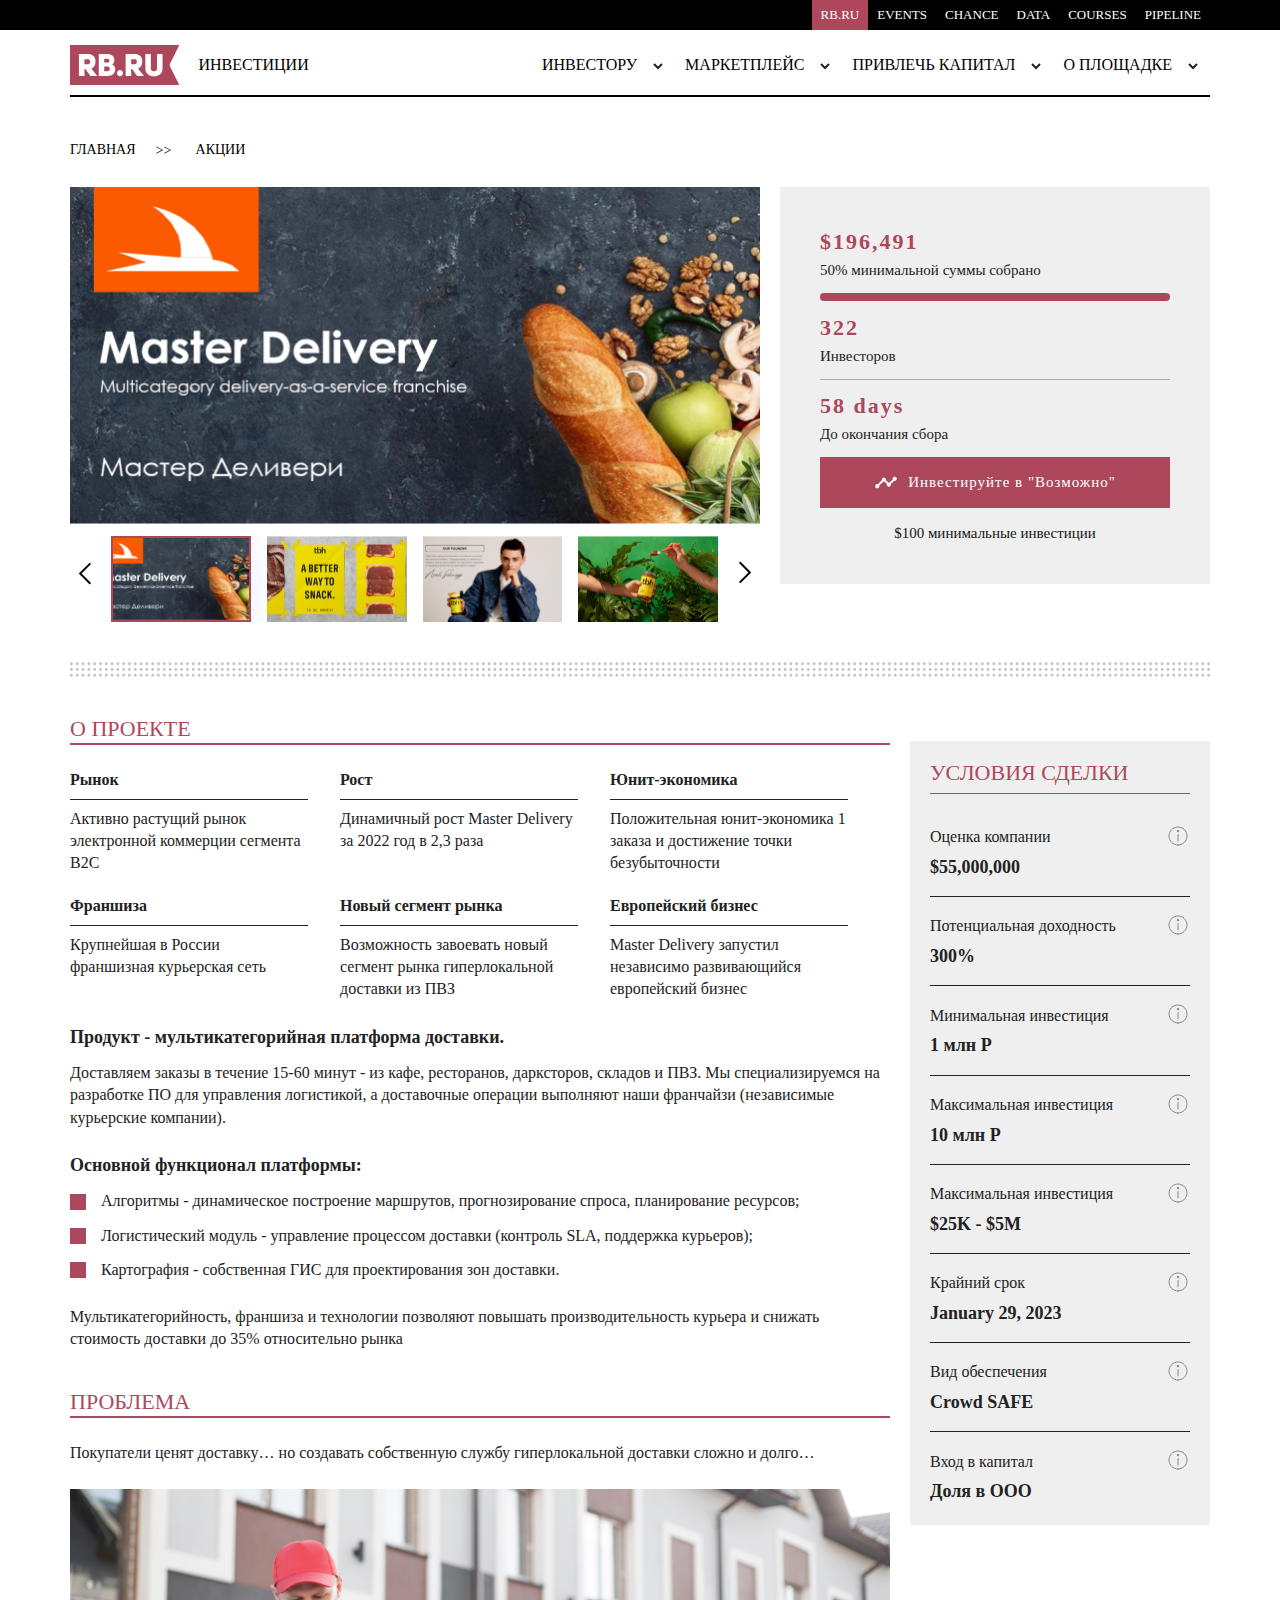
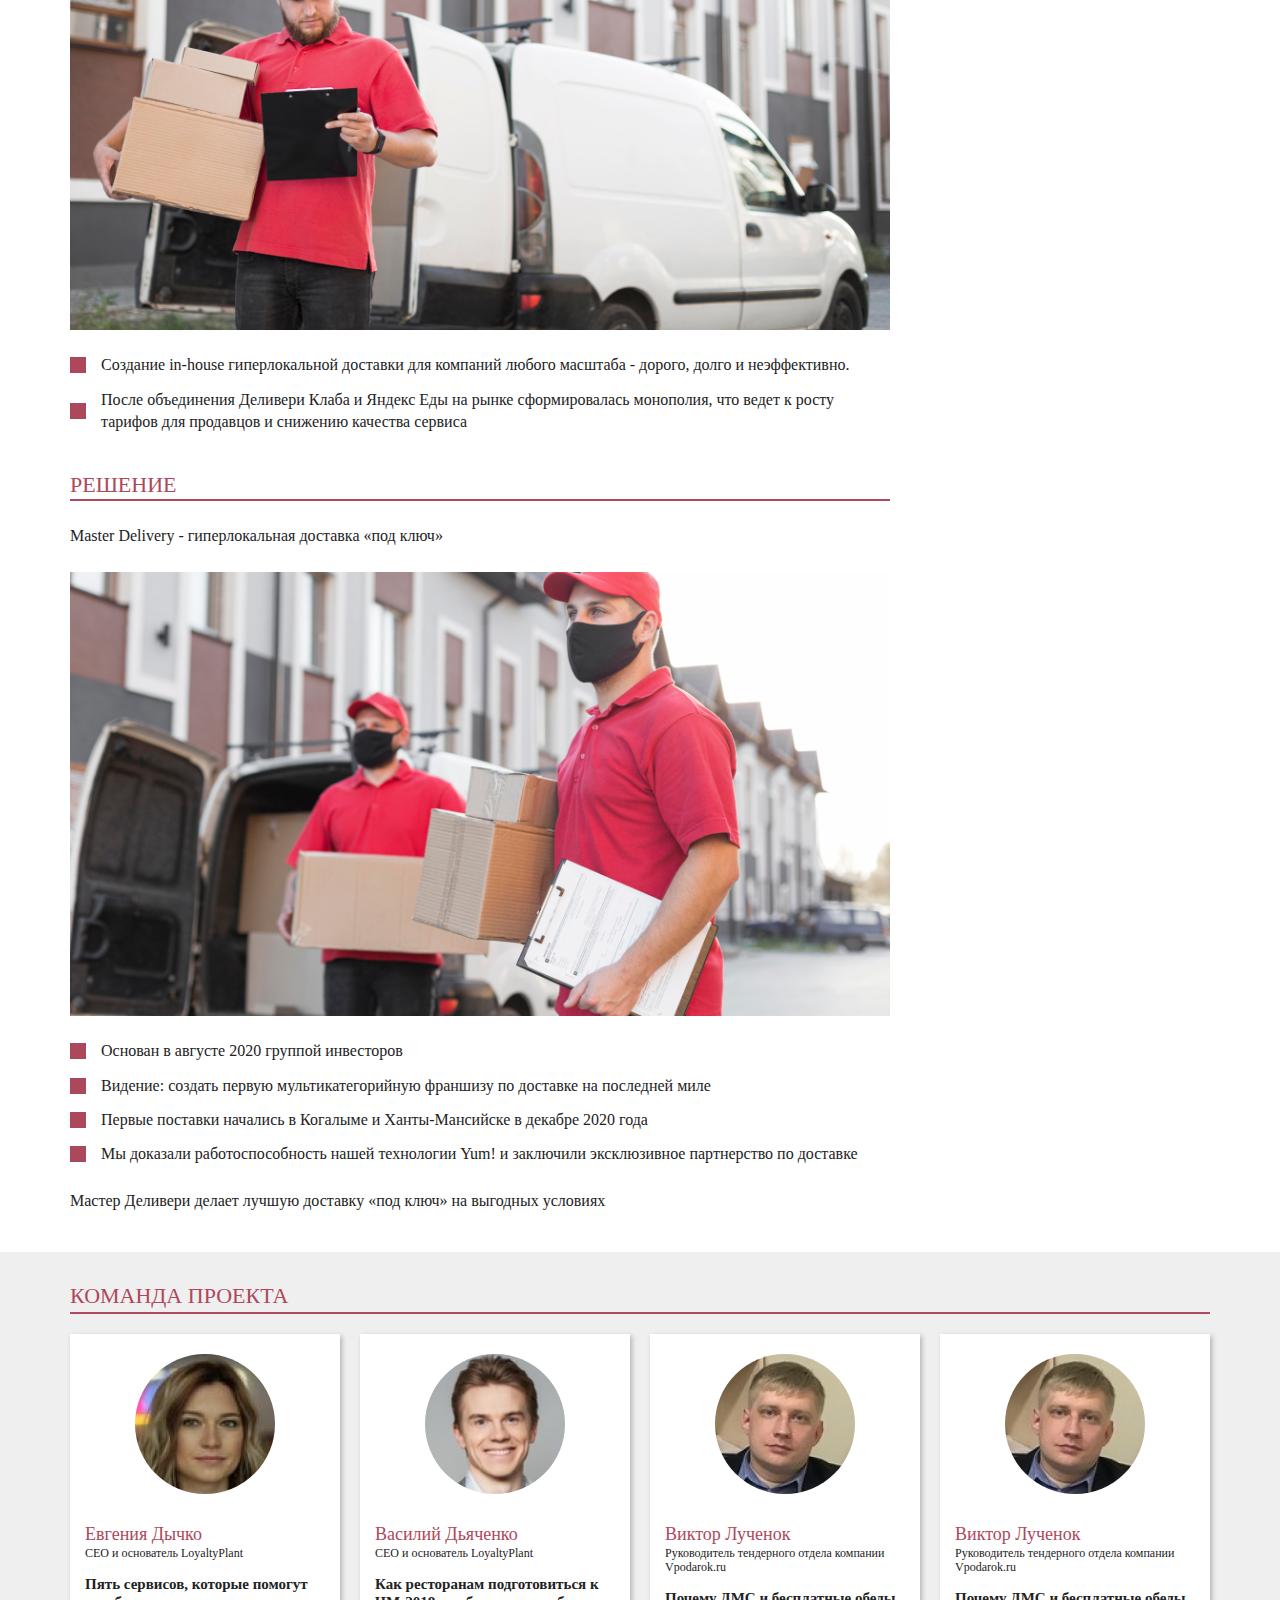
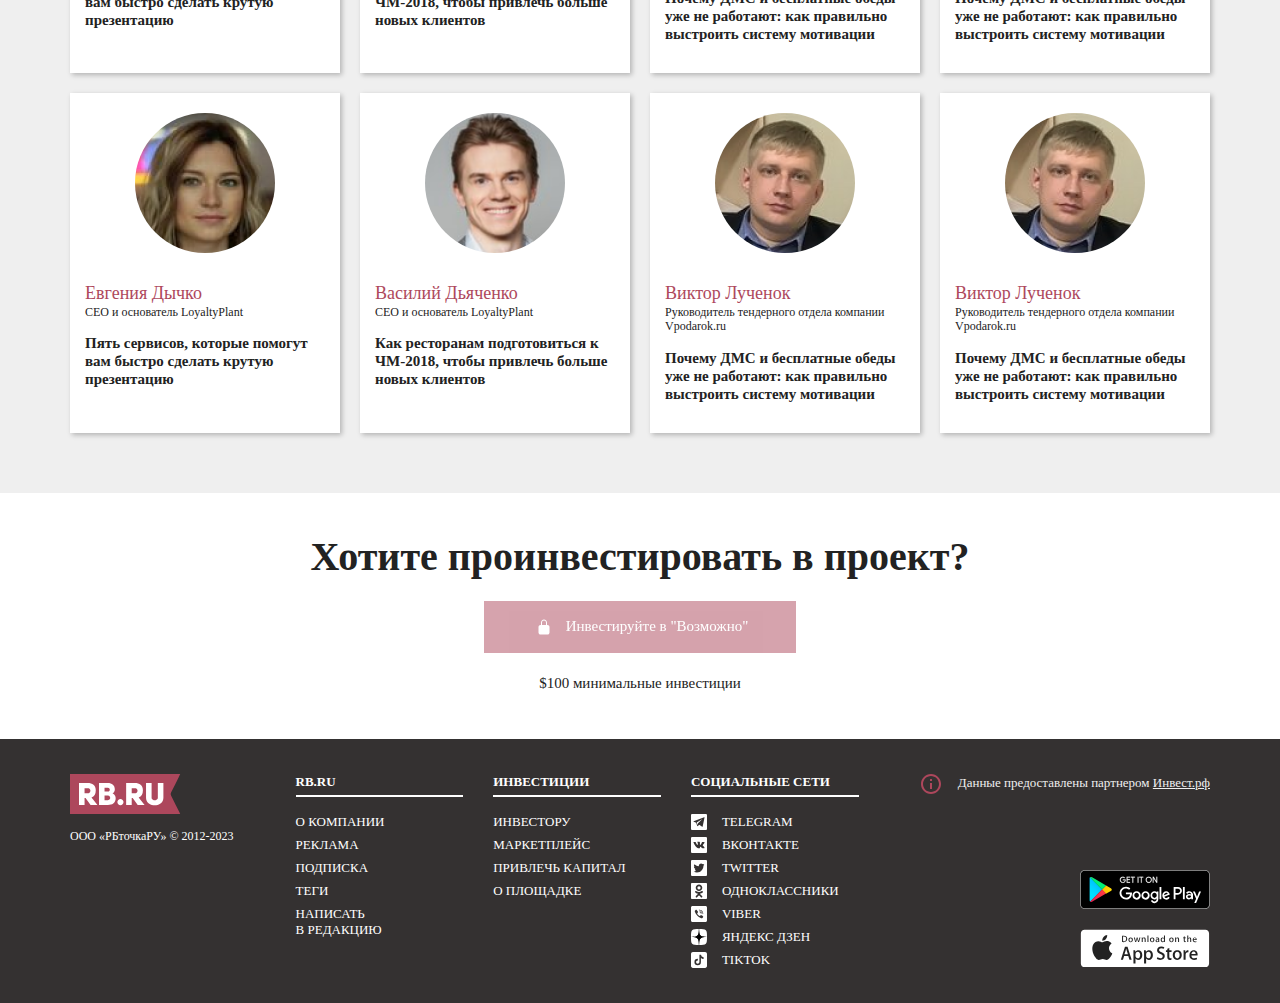
==== commit bb011abb: "Update index.html" ====
--- a/index.html
+++ b/index.html
@@ -549,7 +549,7 @@
 			<div class="team">
 				<div class="team__container">
 					<div class="team__title">
-						ΚΟΜΑΗДΑ ΠΡΟΕΚΤΑ
+						КОМАНДА ПРОЕКТА
 					</div>
 					<div class="team__cards">
 						<div class="team__card">
@@ -731,4 +731,4 @@
 
 		</div>
 	</body>
-</html>+</html>
